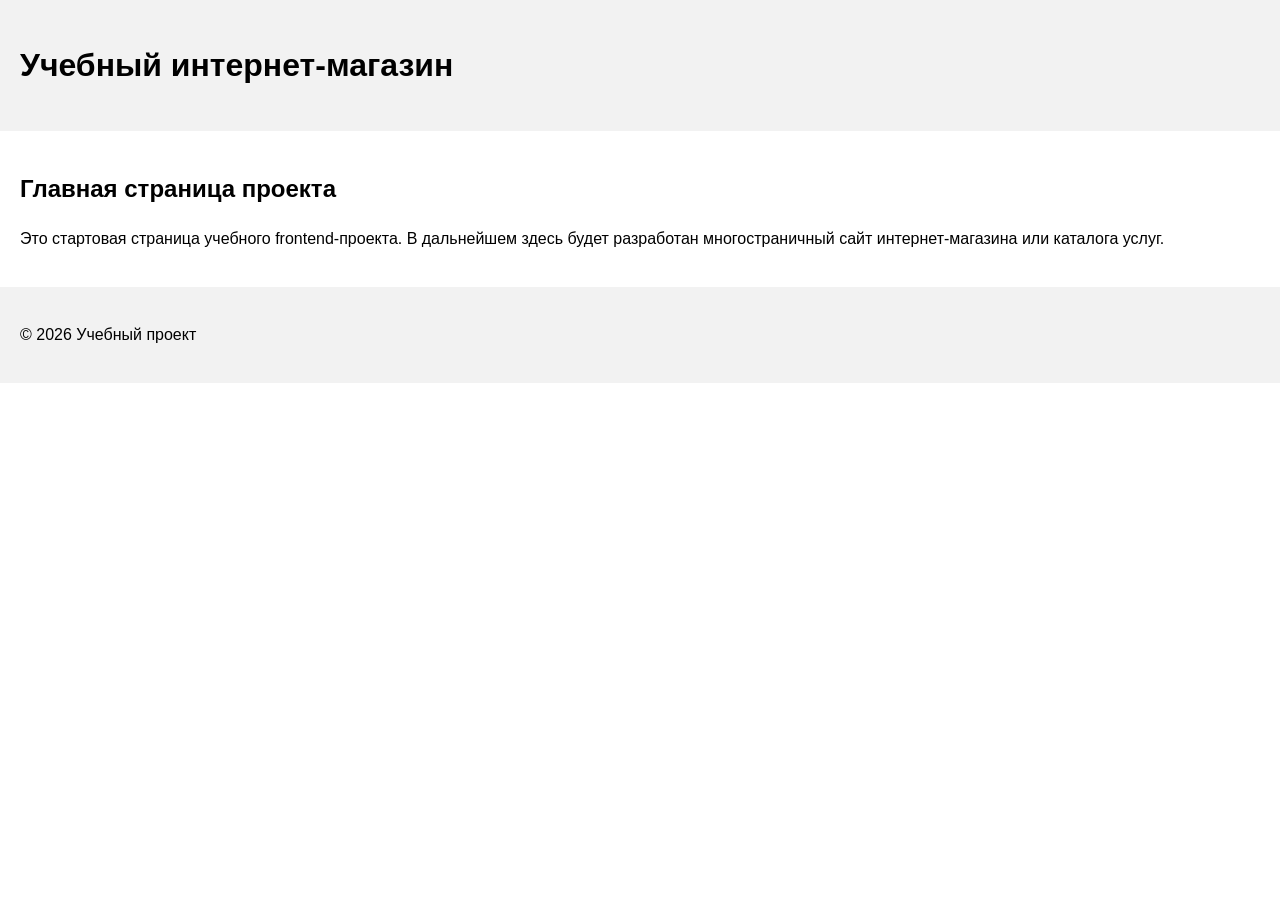
==== index.html @ 854fe441 "feat: initialize frontend project structure" ====
<!DOCTYPE html>
<html lang="ru">
<head>
  <meta charset="UTF-8">
  <meta name="viewport" content="width=device-width, initial-scale=1.0">
  <title>Каталог товаров</title>
  <link rel="stylesheet" href="css/style.css">
</head>
<body>
  <header>
    <h1>Учебный интернет-магазин</h1>
  </header>

  <main>
    <section>
      <h2>Главная страница проекта</h2>
      <p>
        Это стартовая страница учебного frontend-проекта.
        В дальнейшем здесь будет разработан многостраничный сайт
        интернет-магазина или каталога услуг.
      </p>
    </section>
  </main>

  <footer>
    <p>&copy; 2026 Учебный проект</p>
  </footer>
</body>
</html>
---- css/style.css ----
body {
  margin: 0;
  font-family: Arial, sans-serif;
  line-height: 1.5;
}

header,
main,
footer {
  padding: 20px;
}

header {
  background-color: #f2f2f2;
}

footer {
  background-color: #f2f2f2;
}
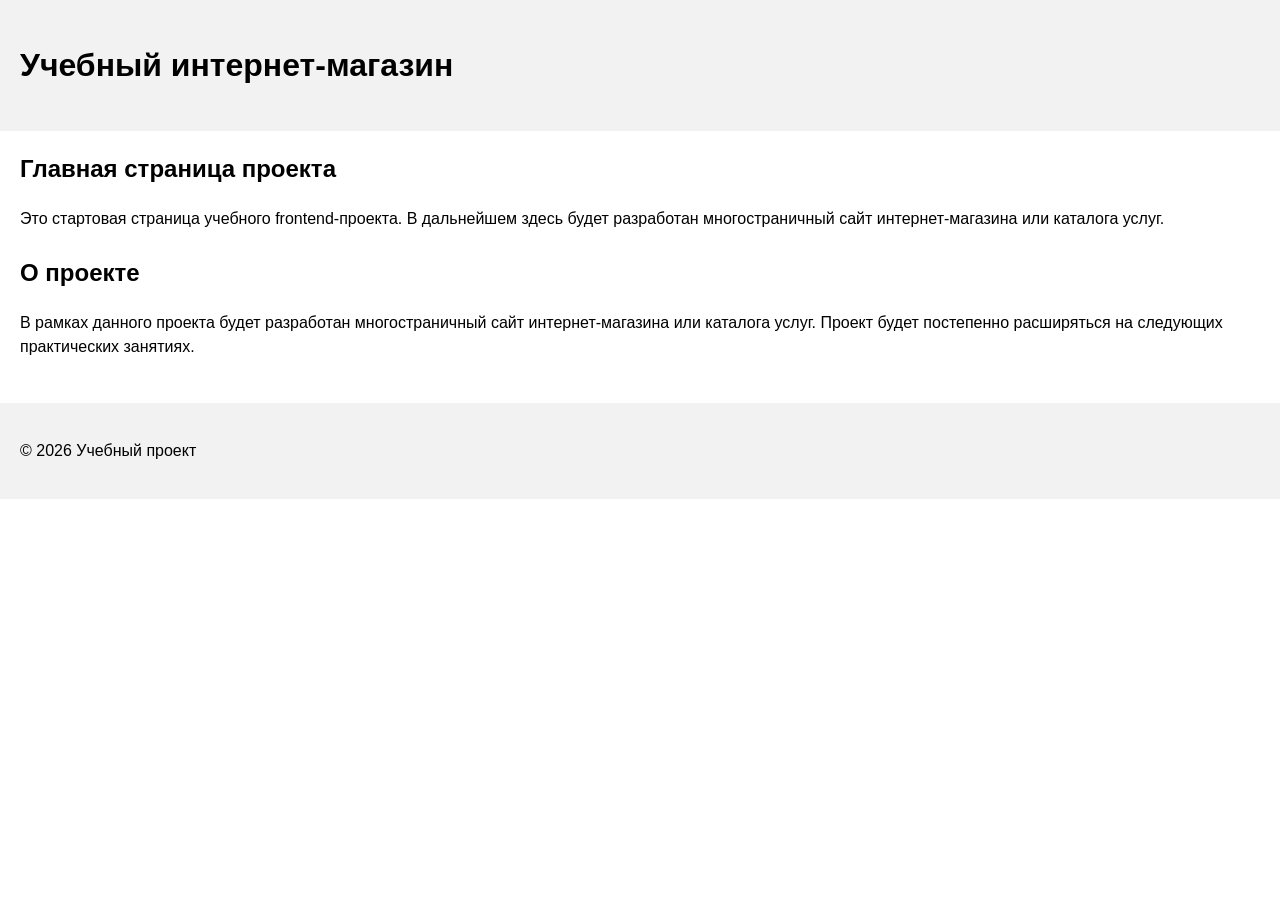
==== commit d82a6a96: "feat: add project description section" ====
--- a/index.html
+++ b/index.html
@@ -20,6 +20,14 @@
         интернет-магазина или каталога услуг.
       </p>
     </section>
+    <section>
+      <h2>О проекте</h2>
+      <p>
+        В рамках данного проекта будет разработан многостраничный сайт
+        интернет-магазина или каталога услуг. Проект будет постепенно
+        расширяться на следующих практических занятиях.
+      </p>
+    </section>
   </main>
 
   <footer>
--- a/css/style.css
+++ b/css/style.css
@@ -17,3 +17,11 @@
 footer {
   background-color: #f2f2f2;
 }
+
+section {
+  margin-bottom: 24px;
+}
+
+section h2 {
+  margin-top: 0;
+}
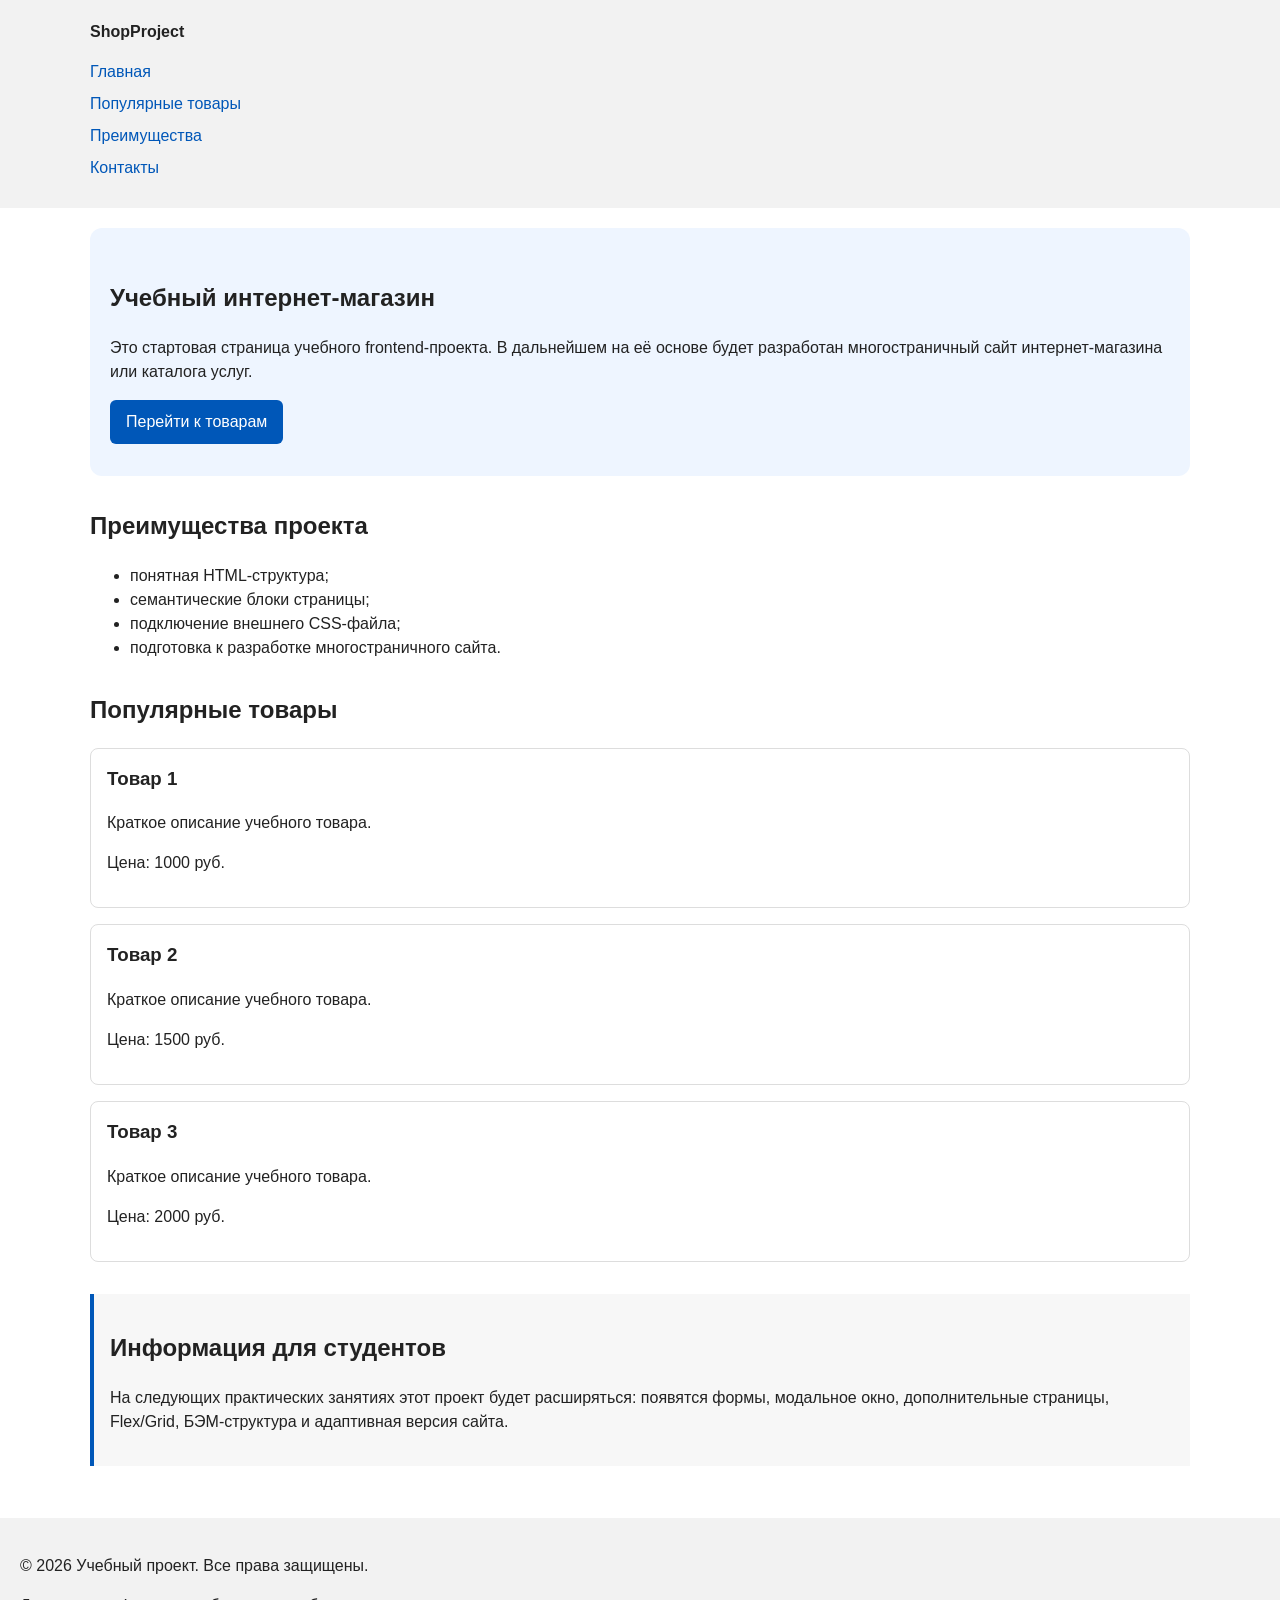
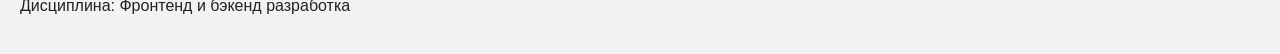
==== commit 7eefa9fc: "feat: add semantic HTML structure and base CSS styles" ====
--- a/index.html
+++ b/index.html
@@ -3,35 +3,82 @@
 <head>
   <meta charset="UTF-8">
   <meta name="viewport" content="width=device-width, initial-scale=1.0">
-  <title>Каталог товаров</title>
+  <title>Учебный интернет-магазин</title>
   <link rel="stylesheet" href="css/style.css">
 </head>
 <body>
   <header>
-    <h1>Учебный интернет-магазин</h1>
+    <div class="site-header">
+      <a class="site-logo" href="index.html">ShopProject</a>
+
+      <nav class="site-nav" aria-label="Основная навигация">
+        <ul class="site-nav__list">
+          <li><a href="index.html">Главная</a></li>
+          <li><a href="#popular">Популярные товары</a></li>
+          <li><a href="#advantages">Преимущества</a></li>
+          <li><a href="#contacts">Контакты</a></li>
+        </ul>
+      </nav>
+    </div>
   </header>
 
   <main>
-    <section>
-      <h2>Главная страница проекта</h2>
+    <section class="hero">
+      <h1>Учебный интернет-магазин</h1>
       <p>
         Это стартовая страница учебного frontend-проекта.
-        В дальнейшем здесь будет разработан многостраничный сайт
+        В дальнейшем на её основе будет разработан многостраничный сайт
         интернет-магазина или каталога услуг.
       </p>
+      <a class="button" href="#popular">Перейти к товарам</a>
     </section>
-    <section>
-      <h2>О проекте</h2>
+
+    <section class="section" id="advantages">
+      <h2>Преимущества проекта</h2>
+
+      <ul class="advantages-list">
+        <li>понятная HTML-структура;</li>
+        <li>семантические блоки страницы;</li>
+        <li>подключение внешнего CSS-файла;</li>
+        <li>подготовка к разработке многостраничного сайта.</li>
+      </ul>
+    </section>
+
+    <section class="section" id="popular">
+      <h2>Популярные товары</h2>
+
+      <article class="product-card">
+        <h3>Товар 1</h3>
+        <p>Краткое описание учебного товара.</p>
+        <p>Цена: 1000 руб.</p>
+      </article>
+
+      <article class="product-card">
+        <h3>Товар 2</h3>
+        <p>Краткое описание учебного товара.</p>
+        <p>Цена: 1500 руб.</p>
+      </article>
+
+      <article class="product-card">
+        <h3>Товар 3</h3>
+        <p>Краткое описание учебного товара.</p>
+        <p>Цена: 2000 руб.</p>
+      </article>
+    </section>
+
+    <aside class="aside-info">
+      <h2>Информация для студентов</h2>
       <p>
-        В рамках данного проекта будет разработан многостраничный сайт
-        интернет-магазина или каталога услуг. Проект будет постепенно
-        расширяться на следующих практических занятиях.
+        На следующих практических занятиях этот проект будет расширяться:
+        появятся формы, модальное окно, дополнительные страницы, Flex/Grid,
+        БЭМ-структура и адаптивная версия сайта.
       </p>
-    </section>
+    </aside>
   </main>
 
-  <footer>
-    <p>&copy; 2026 Учебный проект</p>
+  <footer id="contacts">
+    <p>&copy; 2026 Учебный проект. Все права защищены.</p>
+    <p>Дисциплина: Фронтенд и бэкенд разработка</p>
   </footer>
 </body>
 </html>
--- a/css/style.css
+++ b/css/style.css
@@ -1,27 +1,172 @@
+/*
+Универсальное правило для всех элементов.
+border-box делает расчёт размеров более понятным:
+width включает content, padding и border.
+*/
+* {
+  box-sizing: border-box;
+}
+
+/*
+Убираем стандартный внешний отступ браузера у body.
+Без этого вокруг страницы может появиться белая рамка.
+*/
 body {
   margin: 0;
   font-family: Arial, sans-serif;
   line-height: 1.5;
+  color: #222222;
+  background-color: #ffffff;
 }
 
+/*
+Задаём внутренние отступы для основных областей страницы.
+Это делает содержимое визуально отделённым от краёв окна браузера.
+*/
 header,
 main,
 footer {
   padding: 20px;
 }
 
+/*
+Оформляем шапку страницы.
+Пока используется простой светло-серый фон.
+*/
 header {
   background-color: #f2f2f2;
 }
 
+/*
+Оформляем подвал страницы тем же фоном,
+чтобы визуально отделить его от основного содержимого.
+*/
 footer {
   background-color: #f2f2f2;
 }
 
-section {
-  margin-bottom: 24px;
+/*
+Ограничиваем ширину содержимого шапки,
+чтобы оно не растягивалось слишком сильно на широких экранах.
+*/
+.site-header {
+  max-width: 1100px;
+  margin: 0 auto;
 }
 
-section h2 {
+/*
+Оформляем текстовый логотип.
+*/
+.site-logo {
+  font-weight: bold;
+  text-decoration: none;
+  color: #222222;
+}
+
+/*
+Убираем стандартные отступы и маркеры списка навигации.
+*/
+.site-nav__list {
+  padding: 0;
+  margin: 16px 0 0;
+  list-style: none;
+}
+
+/*
+Добавляем расстояние между пунктами меню.
+*/
+.site-nav__list li {
+  margin-bottom: 8px;
+}
+
+/*
+Оформляем ссылки меню.
+*/
+.site-nav__list a {
+  color: #0057b8;
+  text-decoration: none;
+}
+
+/*
+При наведении мыши подчёркиваем ссылку.
+Подробно состояния интерфейса будут рассмотрены в практической работе 1.7.
+*/
+.site-nav__list a:hover {
+  text-decoration: underline;
+}
+
+/*
+Hero-блок — первый крупный блок страницы.
+Он визуально отделяется от остальных разделов фоном и отступами.
+*/
+.hero {
+  max-width: 1100px;
+  margin: 0 auto 32px;
+  padding: 32px 20px;
+  background-color: #eef5ff;
+  border-radius: 12px;
+}
+
+/*
+Общий класс для разделов страницы.
+*/
+.section {
+  max-width: 1100px;
+  margin: 0 auto 32px;
+}
+
+/*
+Убираем лишний верхний отступ у заголовков разделов.
+*/
+.section h2 {
   margin-top: 0;
 }
+
+/*
+Карточка товара — самостоятельный блок.
+На следующих занятиях карточки будут доработаны и выстроены в сетку.
+*/
+.product-card {
+  margin-bottom: 16px;
+  padding: 16px;
+  border: 1px solid #dddddd;
+  border-radius: 8px;
+  background-color: #ffffff;
+}
+
+/*
+Убираем лишний верхний отступ у заголовка карточки.
+*/
+.product-card h3 {
+  margin-top: 0;
+}
+
+/*
+Пока это обычная ссылка, но визуально она оформляется как кнопка.
+*/
+.button {
+  display: inline-block;
+  padding: 10px 16px;
+  color: #ffffff;
+  background-color: #0057b8;
+  text-decoration: none;
+  border-radius: 6px;
+}
+
+/*
+Простое состояние наведения для кнопки.
+*/
+.button:hover {
+  background-color: #003f86;
+}
+
+/*
+Дополнительный информационный блок.
+*/
+.aside-info {
+  max-width: 1100px;
+  margin: 0 auto 32px;
+  padding: 16px;
+  border-left: 4px solid #0057b8;
+  background-color: #f7f7f7;
+}
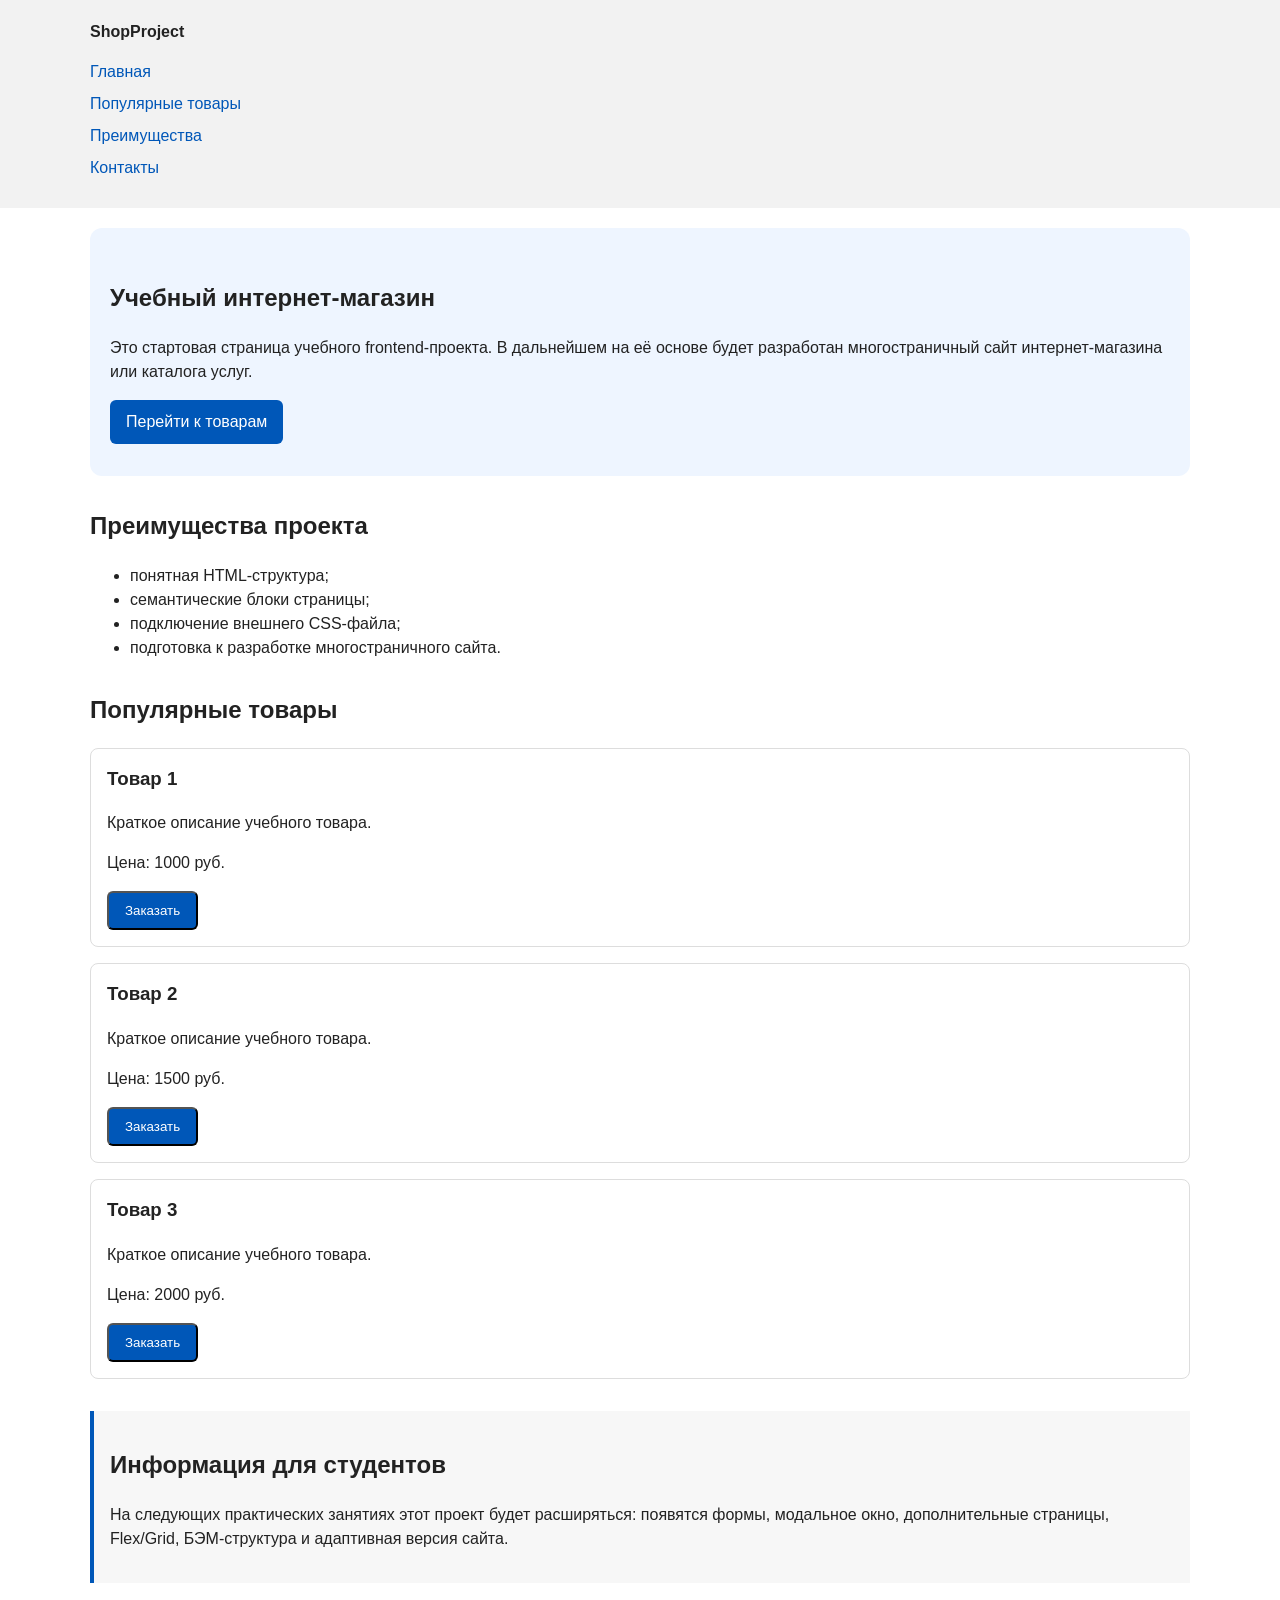
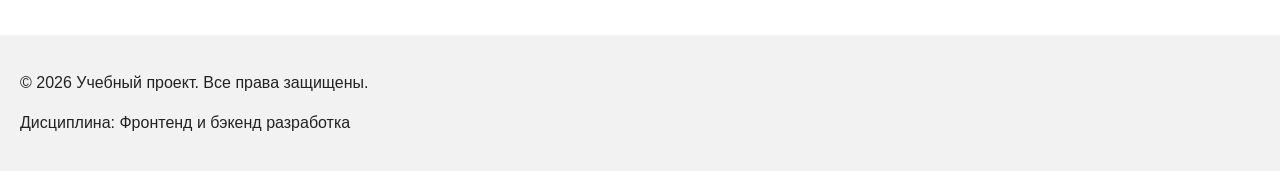
==== commit 8dd45e73: "feat: add order form modal and validation" ====
--- a/index.html
+++ b/index.html
@@ -1,84 +1,208 @@
-<!DOCTYPE html>
+<!doctype html>
 <html lang="ru">
-<head>
-  <meta charset="UTF-8">
-  <meta name="viewport" content="width=device-width, initial-scale=1.0">
-  <title>Учебный интернет-магазин</title>
-  <link rel="stylesheet" href="css/style.css">
-</head>
-<body>
-  <header>
-    <div class="site-header">
-      <a class="site-logo" href="index.html">ShopProject</a>
-
-      <nav class="site-nav" aria-label="Основная навигация">
-        <ul class="site-nav__list">
-          <li><a href="index.html">Главная</a></li>
-          <li><a href="#popular">Популярные товары</a></li>
-          <li><a href="#advantages">Преимущества</a></li>
-          <li><a href="#contacts">Контакты</a></li>
+  <head>
+    <meta charset="UTF-8" />
+    <meta name="viewport" content="width=device-width, initial-scale=1.0" />
+    <title>Учебный интернет-магазин</title>
+    <link rel="stylesheet" href="css/style.css" />
+    <script src="js/main.js" defer></script>
+  </head>
+  <body>
+    <header>
+      <div class="site-header">
+        <a class="site-logo" href="index.html">ShopProject</a>
+
+        <nav class="site-nav" aria-label="Основная навигация">
+          <ul class="site-nav__list">
+            <li><a href="index.html">Главная</a></li>
+            <li><a href="#popular">Популярные товары</a></li>
+            <li><a href="#advantages">Преимущества</a></li>
+            <li><a href="#contacts">Контакты</a></li>
+          </ul>
+        </nav>
+      </div>
+    </header>
+
+    <main>
+      <section class="hero">
+        <h1>Учебный интернет-магазин</h1>
+        <p>
+          Это стартовая страница учебного frontend-проекта. В дальнейшем на её
+          основе будет разработан многостраничный сайт интернет-магазина или
+          каталога услуг.
+        </p>
+        <a class="button" href="#popular">Перейти к товарам</a>
+      </section>
+
+      <section class="section" id="advantages">
+        <h2>Преимущества проекта</h2>
+
+        <ul class="advantages-list">
+          <li>понятная HTML-структура;</li>
+          <li>семантические блоки страницы;</li>
+          <li>подключение внешнего CSS-файла;</li>
+          <li>подготовка к разработке многостраничного сайта.</li>
         </ul>
-      </nav>
-    </div>
-  </header>
-
-  <main>
-    <section class="hero">
-      <h1>Учебный интернет-магазин</h1>
-      <p>
-        Это стартовая страница учебного frontend-проекта.
-        В дальнейшем на её основе будет разработан многостраничный сайт
-        интернет-магазина или каталога услуг.
-      </p>
-      <a class="button" href="#popular">Перейти к товарам</a>
-    </section>
-
-    <section class="section" id="advantages">
-      <h2>Преимущества проекта</h2>
-
-      <ul class="advantages-list">
-        <li>понятная HTML-структура;</li>
-        <li>семантические блоки страницы;</li>
-        <li>подключение внешнего CSS-файла;</li>
-        <li>подготовка к разработке многостраничного сайта.</li>
-      </ul>
-    </section>
-
-    <section class="section" id="popular">
-      <h2>Популярные товары</h2>
-
-      <article class="product-card">
-        <h3>Товар 1</h3>
-        <p>Краткое описание учебного товара.</p>
-        <p>Цена: 1000 руб.</p>
-      </article>
-
-      <article class="product-card">
-        <h3>Товар 2</h3>
-        <p>Краткое описание учебного товара.</p>
-        <p>Цена: 1500 руб.</p>
-      </article>
-
-      <article class="product-card">
-        <h3>Товар 3</h3>
-        <p>Краткое описание учебного товара.</p>
-        <p>Цена: 2000 руб.</p>
-      </article>
-    </section>
-
-    <aside class="aside-info">
-      <h2>Информация для студентов</h2>
-      <p>
-        На следующих практических занятиях этот проект будет расширяться:
-        появятся формы, модальное окно, дополнительные страницы, Flex/Grid,
-        БЭМ-структура и адаптивная версия сайта.
-      </p>
-    </aside>
-  </main>
-
-  <footer id="contacts">
-    <p>&copy; 2026 Учебный проект. Все права защищены.</p>
-    <p>Дисциплина: Фронтенд и бэкенд разработка</p>
-  </footer>
-</body>
+      </section>
+
+      <section class="section" id="popular">
+        <h2>Популярные товары</h2>
+
+        <article class="product-card">
+          <h3>Товар 1</h3>
+          <p>Краткое описание учебного товара.</p>
+          <p>Цена: 1000 руб.</p>
+          <button
+            class="button product-card__button"
+            type="button"
+            data-product="Товар 1"
+          >
+            Заказать
+          </button>
+        </article>
+
+        <article class="product-card">
+          <h3>Товар 2</h3>
+          <p>Краткое описание учебного товара.</p>
+          <p>Цена: 1500 руб.</p>
+          <button
+            class="button product-card__button"
+            type="button"
+            data-product="Товар 2"
+          >
+            Заказать
+          </button>
+        </article>
+
+        <article class="product-card">
+          <h3>Товар 3</h3>
+          <p>Краткое описание учебного товара.</p>
+          <p>Цена: 2000 руб.</p>
+          <button
+            class="button product-card__button"
+            type="button"
+            data-product="Товар 3"
+          >
+            Заказать
+          </button>
+        </article>
+      </section>
+
+      <aside class="aside-info">
+        <h2>Информация для студентов</h2>
+        <p>
+          На следующих практических занятиях этот проект будет расширяться:
+          появятся формы, модальное окно, дополнительные страницы, Flex/Grid,
+          БЭМ-структура и адаптивная версия сайта.
+        </p>
+      </aside>
+    </main>
+
+    <footer id="contacts">
+      <p>&copy; 2026 Учебный проект. Все права защищены.</p>
+      <p>Дисциплина: Фронтенд и бэкенд разработка</p>
+    </footer>
+    <dialog
+      class="order-dialog"
+      id="order-dialog"
+      aria-labelledby="order-dialog-title"
+    >
+      <h2 id="order-dialog-title">Оформление заявки</h2>
+
+      <form
+        class="order-form"
+        id="order-form"
+        action="#"
+        method="post"
+        novalidate
+      >
+        <input id="selected-product" name="selected-product" type="hidden" />
+
+        <div class="form-field">
+          <label for="order-name">Имя</label>
+          <input
+            id="order-name"
+            name="name"
+            type="text"
+            placeholder="Введите ваше имя"
+            minlength="2"
+            autocomplete="given-name"
+            required
+          />
+        </div>
+
+        <div class="form-field">
+          <label for="order-email">E-mail</label>
+          <input
+            id="order-email"
+            name="email"
+            type="email"
+            placeholder="example@mail.ru"
+            autocomplete="email"
+            required
+          />
+        </div>
+
+        <div class="form-field">
+          <label for="order-phone">Телефон</label>
+          <input
+            id="order-phone"
+            name="phone"
+            type="tel"
+            inputmode="tel"
+            placeholder="+7 (900) 000-00-00"
+            pattern="^\+7 \(\d{3}\) \d{3}-\d{2}-\d{2}$"
+            required
+          />
+          <small>Формат: +7 (900) 000-00-00</small>
+        </div>
+
+        <div class="form-field">
+          <label for="order-date">Дата связи</label>
+          <input id="order-date" name="date" type="date" />
+        </div>
+
+        <div class="form-field">
+          <label for="order-topic">Тема заявки</label>
+          <select id="order-topic" name="topic" required>
+            <option value="">Выберите тему</option>
+            <option value="product">Заказ товара</option>
+            <option value="consultation">Консультация</option>
+            <option value="delivery">Доставка</option>
+          </select>
+        </div>
+
+        <div class="form-field">
+          <label for="order-comment">Комментарий</label>
+          <textarea
+            id="order-comment"
+            name="comment"
+            rows="4"
+            placeholder="Укажите дополнительную информацию"
+          ></textarea>
+        </div>
+
+        <div class="form-field form-field--checkbox">
+          <label>
+            <input
+              id="order-agreement"
+              name="agreement"
+              type="checkbox"
+              required
+            />
+            Я согласен на обработку данных
+          </label>
+        </div>
+
+        <div class="form-actions">
+          <button type="button" id="close-order-dialog">Закрыть</button>
+          <button type="submit">Отправить заявку</button>
+        </div>
+      </form>
+    </dialog>
+
+    <p class="success-message" id="success-message" hidden>
+      Форма успешно отправлена!
+    </p>
+  </body>
 </html>
--- a/css/style.css
+++ b/css/style.css
@@ -170,3 +170,105 @@
   border-left: 4px solid #0057b8;
   background-color: #f7f7f7;
 }
+
+/*
+  Модальное окно.
+  Элемент dialog сам умеет открываться поверх страницы.
+*/
+.order-dialog {
+  width: min(100% - 32px, 560px);
+  padding: 24px;
+  border: none;
+  border-radius: 12px;
+}
+
+/*
+  Затемнение фона за модальным окном.
+*/
+.order-dialog::backdrop {
+  background-color: rgba(0, 0, 0, 0.5);
+}
+
+/*
+  Поле формы.
+  Каждый блок получает нижний отступ.
+*/
+.form-field {
+  margin-bottom: 16px;
+}
+
+/*
+  Подпись поля.
+*/
+.form-field label {
+  display: block;
+  margin-bottom: 6px;
+}
+
+/*
+  Основные поля формы.
+*/
+.form-field input,
+.form-field select,
+.form-field textarea {
+  width: 100%;
+  padding: 10px 12px;
+  border: 1px solid #cccccc;
+  border-radius: 6px;
+  font: inherit;
+}
+
+/*
+  Checkbox не должен занимать всю ширину.
+*/
+.form-field input[type="checkbox"] {
+  width: auto;
+}
+
+/*
+  Подсказка под полем телефона.
+*/
+.form-field small {
+  display: block;
+  margin-top: 4px;
+  color: #666666;
+}
+
+/*
+  Видимый фокус для клавиатурной навигации.
+*/
+.form-field input:focus-visible,
+.form-field select:focus-visible,
+.form-field textarea:focus-visible,
+.form-actions button:focus-visible {
+  outline: 2px solid #0057b8;
+  outline-offset: 2px;
+}
+
+/*
+  Подсветка ошибочных полей.
+  Атрибут aria-invalid будет добавляться через JavaScript.
+*/
+[aria-invalid="true"] {
+  border-color: #b00020;
+}
+
+/*
+  Кнопки формы.
+*/
+.form-actions {
+  display: flex;
+  gap: 12px;
+  margin-top: 20px;
+}
+
+/*
+  Сообщение об успешной отправке.
+*/
+.success-message {
+  max-width: 1100px;
+  margin: 24px auto;
+  padding: 16px;
+  border-left: 4px solid #168a2f;
+  background-color: #eefaf0;
+}
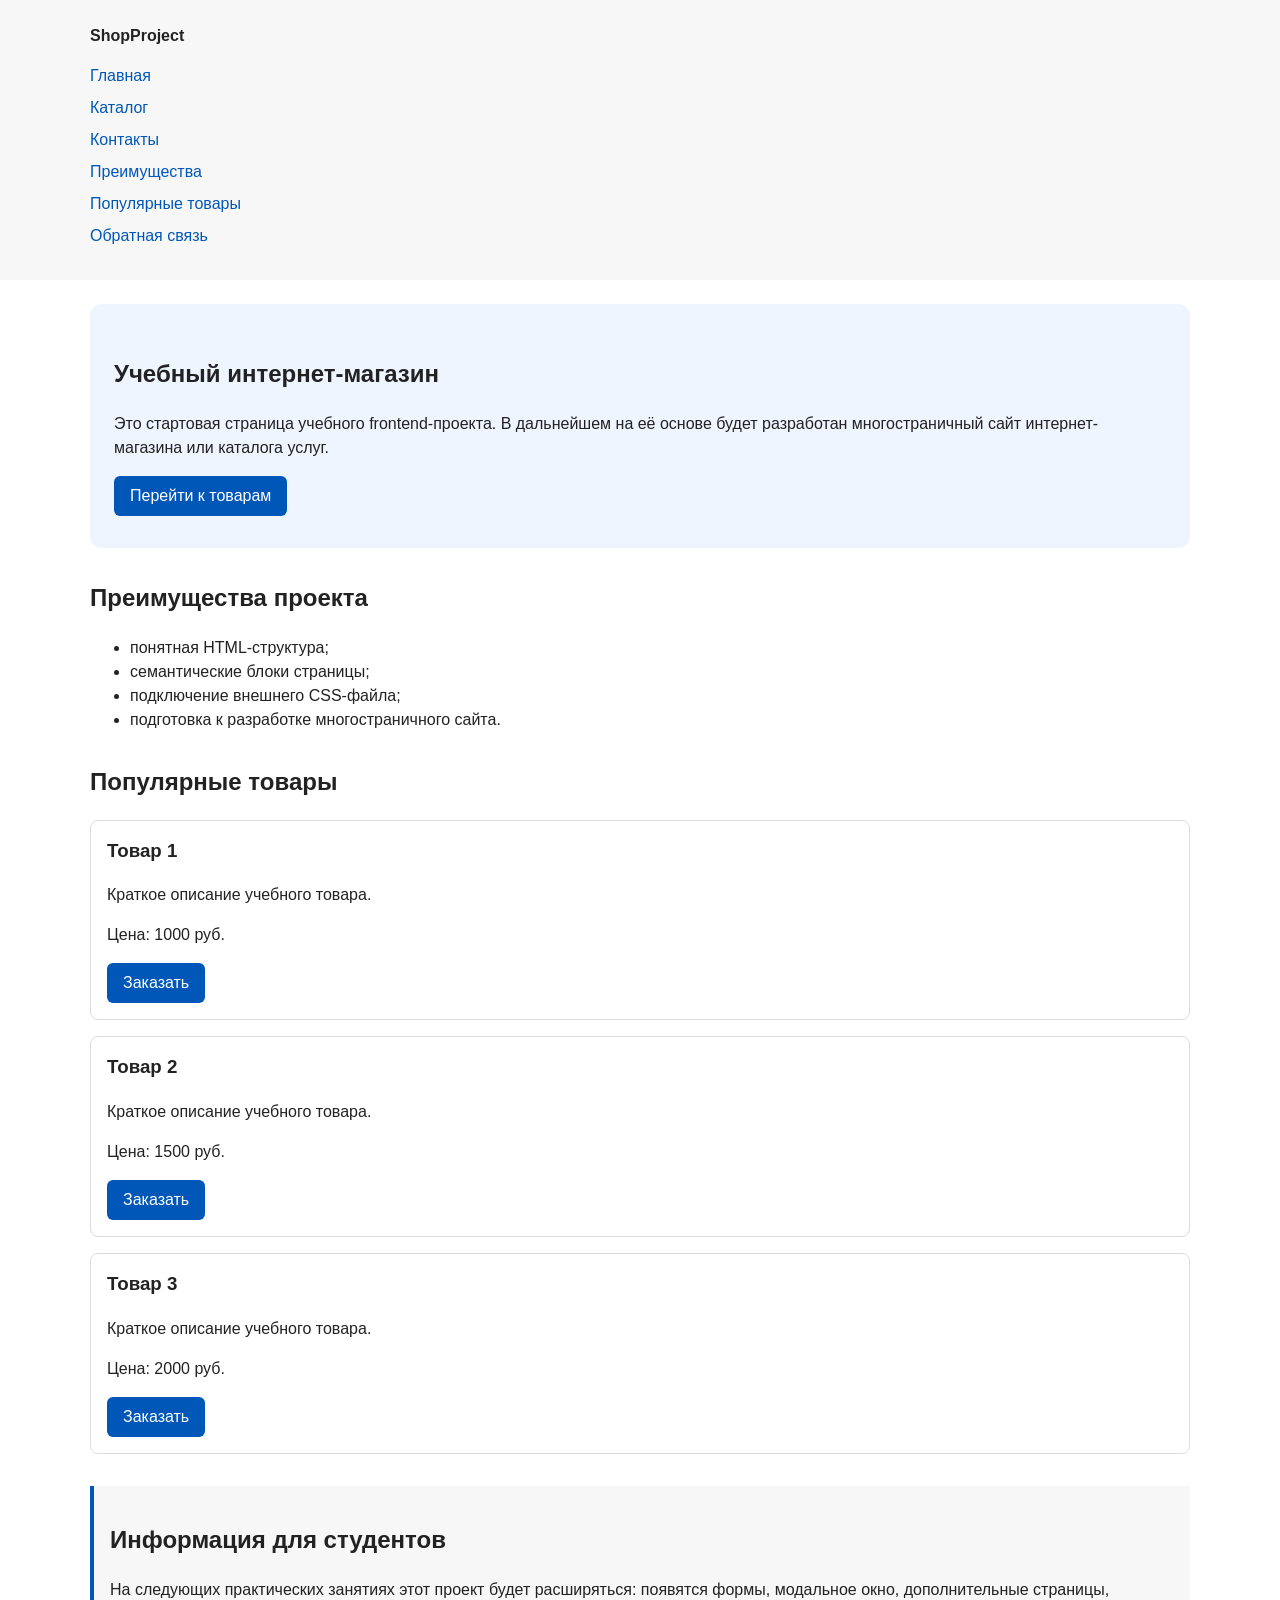
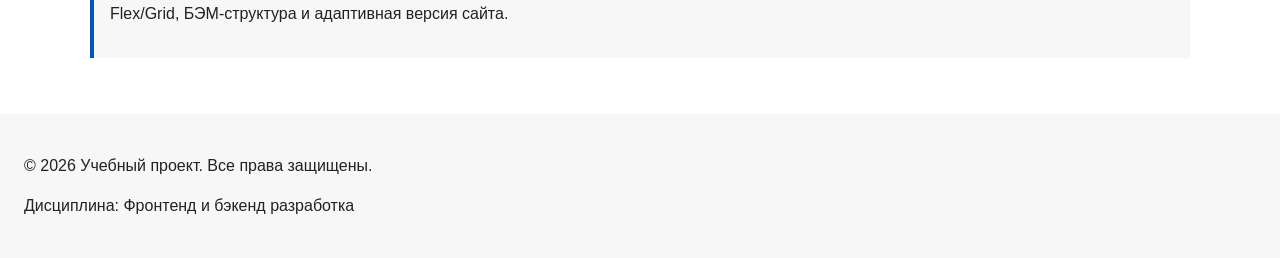
==== commit 70f4452c: "feat: add multi-page structure navigation and anchors" ====
--- a/index.html
+++ b/index.html
@@ -4,6 +4,16 @@
     <meta charset="UTF-8" />
     <meta name="viewport" content="width=device-width, initial-scale=1.0" />
     <title>Учебный интернет-магазин</title>
+    <meta property="og:type" content="website" />
+    <meta property="og:title" content="Учебный интернет-магазин" />
+    <meta
+      property="og:description"
+      content="Учебный frontend-проект интернет-магазина."
+    />
+    <meta
+      property="og:image"
+      content="https://username.github.io/kr1-html-css-shop/images/preview.jpg"
+    />
     <link rel="stylesheet" href="css/style.css" />
     <script src="js/main.js" defer></script>
   </head>
@@ -15,9 +25,11 @@
         <nav class="site-nav" aria-label="Основная навигация">
           <ul class="site-nav__list">
             <li><a href="index.html">Главная</a></li>
-            <li><a href="#popular">Популярные товары</a></li>
-            <li><a href="#advantages">Преимущества</a></li>
-            <li><a href="#contacts">Контакты</a></li>
+            <li><a href="catalog.html">Каталог</a></li>
+            <li><a href="contacts.html">Контакты</a></li>
+            <li><a href="index.html#advantages">Преимущества</a></li>
+            <li><a href="index.html#popular">Популярные товары</a></li>
+            <li><a href="index.html#contacts">Обратная связь</a></li>
           </ul>
         </nav>
       </div>
--- a/css/style.css
+++ b/css/style.css
@@ -1,3 +1,41 @@
+/* ===============================
+   1. Переменные проекта
+   =============================== */
+:root {
+  /* Основные цвета проекта */
+  --color-bg: #ffffff;
+  --color-text: #222222;
+  --color-muted: #666666;
+  --color-primary: #0057b8;
+  --color-primary-dark: #003f86;
+  --color-border: #dddddd;
+  --color-surface: #f7f7f7;
+  --color-surface-accent: #eef5ff;
+  --color-danger: #b00020;
+  --color-success: #168a2f;
+  --color-success-bg: #eefaf0;
+  --color-white: #ffffff;
+
+  /* Отступы */
+  --space-xs: 4px;
+  --space-sm: 8px;
+  --space-md: 16px;
+  --space-lg: 24px;
+  --space-xl: 32px;
+
+  /* Скругления */
+  --radius-sm: 6px;
+  --radius-md: 8px;
+  --radius-lg: 12px;
+
+  /* Размеры */
+  --container-width: 1100px;
+}
+
+/* ===============================
+   2. Базовые стили
+   =============================== */
+
 /*
 Универсальное правило для всех элементов.
 border-box делает расчёт размеров более понятным:
@@ -15,8 +53,8 @@
   margin: 0;
   font-family: Arial, sans-serif;
   line-height: 1.5;
-  color: #222222;
-  background-color: #ffffff;
+  color: var(--color-text);
+  background-color: var(--color-bg);
 }
 
 /*
@@ -26,15 +64,14 @@
 header,
 main,
 footer {
-  padding: 20px;
+  padding: var(--space-lg);
 }
 
 /*
 Оформляем шапку страницы.
-Пока используется простой светло-серый фон.
 */
 header {
-  background-color: #f2f2f2;
+  background-color: var(--color-surface);
 }
 
 /*
@@ -42,7 +79,30 @@
 чтобы визуально отделить его от основного содержимого.
 */
 footer {
-  background-color: #f2f2f2;
+  background-color: var(--color-surface);
+}
+
+html {
+  scroll-behavior: smooth;
+}
+/* ===============================
+   3. Общие элементы интерфейса
+   =============================== */
+
+/*
+Базовый цвет ссылок и их состояния.
+*/
+a {
+  color: var(--color-primary);
+}
+
+a:hover {
+  color: var(--color-primary-dark);
+}
+
+a:focus-visible {
+  outline: 2px solid var(--color-primary);
+  outline-offset: 3px;
 }
 
 /*
@@ -50,7 +110,7 @@
 чтобы оно не растягивалось слишком сильно на широких экранах.
 */
 .site-header {
-  max-width: 1100px;
+  max-width: var(--container-width);
   margin: 0 auto;
 }
 
@@ -60,7 +120,7 @@
 .site-logo {
   font-weight: bold;
   text-decoration: none;
-  color: #222222;
+  color: var(--color-text);
 }
 
 /*
@@ -68,7 +128,7 @@
 */
 .site-nav__list {
   padding: 0;
-  margin: 16px 0 0;
+  margin: var(--space-md) 0 0;
   list-style: none;
 }
 
@@ -76,43 +136,96 @@
 Добавляем расстояние между пунктами меню.
 */
 .site-nav__list li {
-  margin-bottom: 8px;
+  margin-bottom: var(--space-sm);
 }
 
 /*
 Оформляем ссылки меню.
 */
 .site-nav__list a {
-  color: #0057b8;
+  color: var(--color-primary);
   text-decoration: none;
 }
 
 /*
 При наведении мыши подчёркиваем ссылку.
-Подробно состояния интерфейса будут рассмотрены в практической работе 1.7.
 */
 .site-nav__list a:hover {
   text-decoration: underline;
 }
 
 /*
+Кнопка, оформленная как ссылка или как <button>.
+*/
+.button {
+  display: inline-block;
+  padding: var(--space-sm) var(--space-md);
+  color: var(--color-white);
+  background-color: var(--color-primary);
+  text-decoration: none;
+  border: none;
+  border-radius: var(--radius-sm);
+  cursor: pointer;
+}
+
+.button:hover {
+  background-color: var(--color-primary-dark);
+}
+
+.button:focus-visible {
+  outline: 2px solid var(--color-primary);
+  outline-offset: 3px;
+}
+
+.button:disabled {
+  opacity: 0.6;
+  cursor: not-allowed;
+}
+
+/*
+Кнопки без класса .button (например, кнопки модального окна).
+*/
+button {
+  font: inherit;
+  cursor: pointer;
+}
+
+button:focus-visible {
+  outline: 2px solid var(--color-primary);
+  outline-offset: 3px;
+}
+
+button:disabled {
+  opacity: 0.6;
+  cursor: not-allowed;
+}
+
+:target {
+  outline: 2px dashed var(--color-primary);
+  outline-offset: 4px;
+}
+/* ===============================
+   4. Компоненты страницы
+   =============================== */
+
+/*
 Hero-блок — первый крупный блок страницы.
 Он визуально отделяется от остальных разделов фоном и отступами.
 */
 .hero {
-  max-width: 1100px;
-  margin: 0 auto 32px;
-  padding: 32px 20px;
-  background-color: #eef5ff;
-  border-radius: 12px;
+  max-width: var(--container-width);
+  margin: 0 auto var(--space-xl);
+  padding: var(--space-xl) var(--space-lg);
+  background-color: var(--color-surface-accent);
+  border-radius: var(--radius-lg);
 }
 
 /*
 Общий класс для разделов страницы.
 */
 .section {
-  max-width: 1100px;
-  margin: 0 auto 32px;
+  max-width: var(--container-width);
+  margin: 0 auto var(--space-xl);
 }
 
 /*
@@ -127,11 +240,18 @@
 На следующих занятиях карточки будут доработаны и выстроены в сетку.
 */
 .product-card {
-  margin-bottom: 16px;
-  padding: 16px;
-  border: 1px solid #dddddd;
-  border-radius: 8px;
-  background-color: #ffffff;
+  margin-bottom: var(--space-md);
+  padding: var(--space-md);
+  border: 1px solid var(--color-border);
+  border-radius: var(--radius-md);
+  background-color: var(--color-bg);
+}
+
+/*
+:hover визуально показывает, что карточка является интерактивным блоком.
+*/
+.product-card:hover {
+  border-color: var(--color-primary);
 }
 
 /*
@@ -142,34 +262,46 @@
 }
 
 /*
-Пока это обычная ссылка, но визуально она оформляется как кнопка.
-*/
-.button {
-  display: inline-block;
-  padding: 10px 16px;
-  color: #ffffff;
-  background-color: #0057b8;
-  text-decoration: none;
-  border-radius: 6px;
-}
-
-/*
-Простое состояние наведения для кнопки.
-*/
-.button:hover {
-  background-color: #003f86;
-}
-
-/*
 Дополнительный информационный блок.
 */
 .aside-info {
-  max-width: 1100px;
-  margin: 0 auto 32px;
-  padding: 16px;
-  border-left: 4px solid #0057b8;
-  background-color: #f7f7f7;
-}
+  max-width: var(--container-width);
+  margin: 0 auto var(--space-xl);
+  padding: var(--space-md);
+  border-left: 4px solid var(--color-primary);
+  background-color: var(--color-surface);
+}
+
+/*
+Сообщение об успешной отправке.
+*/
+.success-message {
+  max-width: var(--container-width);
+  margin: var(--space-lg) auto;
+  padding: var(--space-md);
+  border-left: 4px solid var(--color-success);
+  background-color: var(--color-success-bg);
+}
+
+.breadcrumbs {
+  max-width: var(--container-width);
+  margin: 0 auto var(--space-md);
+  font-size: 14px;
+  color: var(--color-muted);
+}
+
+.breadcrumbs a {
+  color: var(--color-primary);
+}
+
+.breadcrumbs span::before {
+  content: " / ";
+  color: var(--color-muted);
+}
+
+/* ===============================
+   5. Форма и модальное окно
+   =============================== */
 
 /*
   Модальное окно.
@@ -177,9 +309,9 @@
 */
 .order-dialog {
   width: min(100% - 32px, 560px);
-  padding: 24px;
+  padding: var(--space-lg);
   border: none;
-  border-radius: 12px;
+  border-radius: var(--radius-lg);
 }
 
 /*
@@ -194,7 +326,7 @@
   Каждый блок получает нижний отступ.
 */
 .form-field {
-  margin-bottom: 16px;
+  margin-bottom: var(--space-md);
 }
 
 /*
@@ -202,7 +334,7 @@
 */
 .form-field label {
   display: block;
-  margin-bottom: 6px;
+  margin-bottom: var(--space-xs);
 }
 
 /*
@@ -213,9 +345,18 @@
 .form-field textarea {
   width: 100%;
   padding: 10px 12px;
-  border: 1px solid #cccccc;
-  border-radius: 6px;
+  border: 1px solid var(--color-border);
+  border-radius: var(--radius-sm);
   font: inherit;
+}
+
+/*
+  Реакция полей формы на наведение курсора.
+*/
+.form-field input:hover,
+.form-field select:hover,
+.form-field textarea:hover {
+  border-color: var(--color-primary);
 }
 
 /*
@@ -230,8 +371,8 @@
 */
 .form-field small {
   display: block;
-  margin-top: 4px;
-  color: #666666;
+  margin-top: var(--space-xs);
+  color: var(--color-muted);
 }
 
 /*
@@ -241,16 +382,16 @@
 .form-field select:focus-visible,
 .form-field textarea:focus-visible,
 .form-actions button:focus-visible {
-  outline: 2px solid #0057b8;
-  outline-offset: 2px;
+  outline: 2px solid var(--color-primary);
+  outline-offset: 3px;
 }
 
 /*
   Подсветка ошибочных полей.
-  Атрибут aria-invalid будет добавляться через JavaScript.
+  Атрибут aria-invalid добавляется JavaScript-кодом.
 */
 [aria-invalid="true"] {
-  border-color: #b00020;
+  border-color: var(--color-danger);
 }
 
 /*
@@ -258,17 +399,6 @@
 */
 .form-actions {
   display: flex;
-  gap: 12px;
-  margin-top: 20px;
-}
-
-/*
-  Сообщение об успешной отправке.
-*/
-.success-message {
-  max-width: 1100px;
-  margin: 24px auto;
-  padding: 16px;
-  border-left: 4px solid #168a2f;
-  background-color: #eefaf0;
-}
+  gap: var(--space-md);
+  margin-top: var(--space-lg);
+}
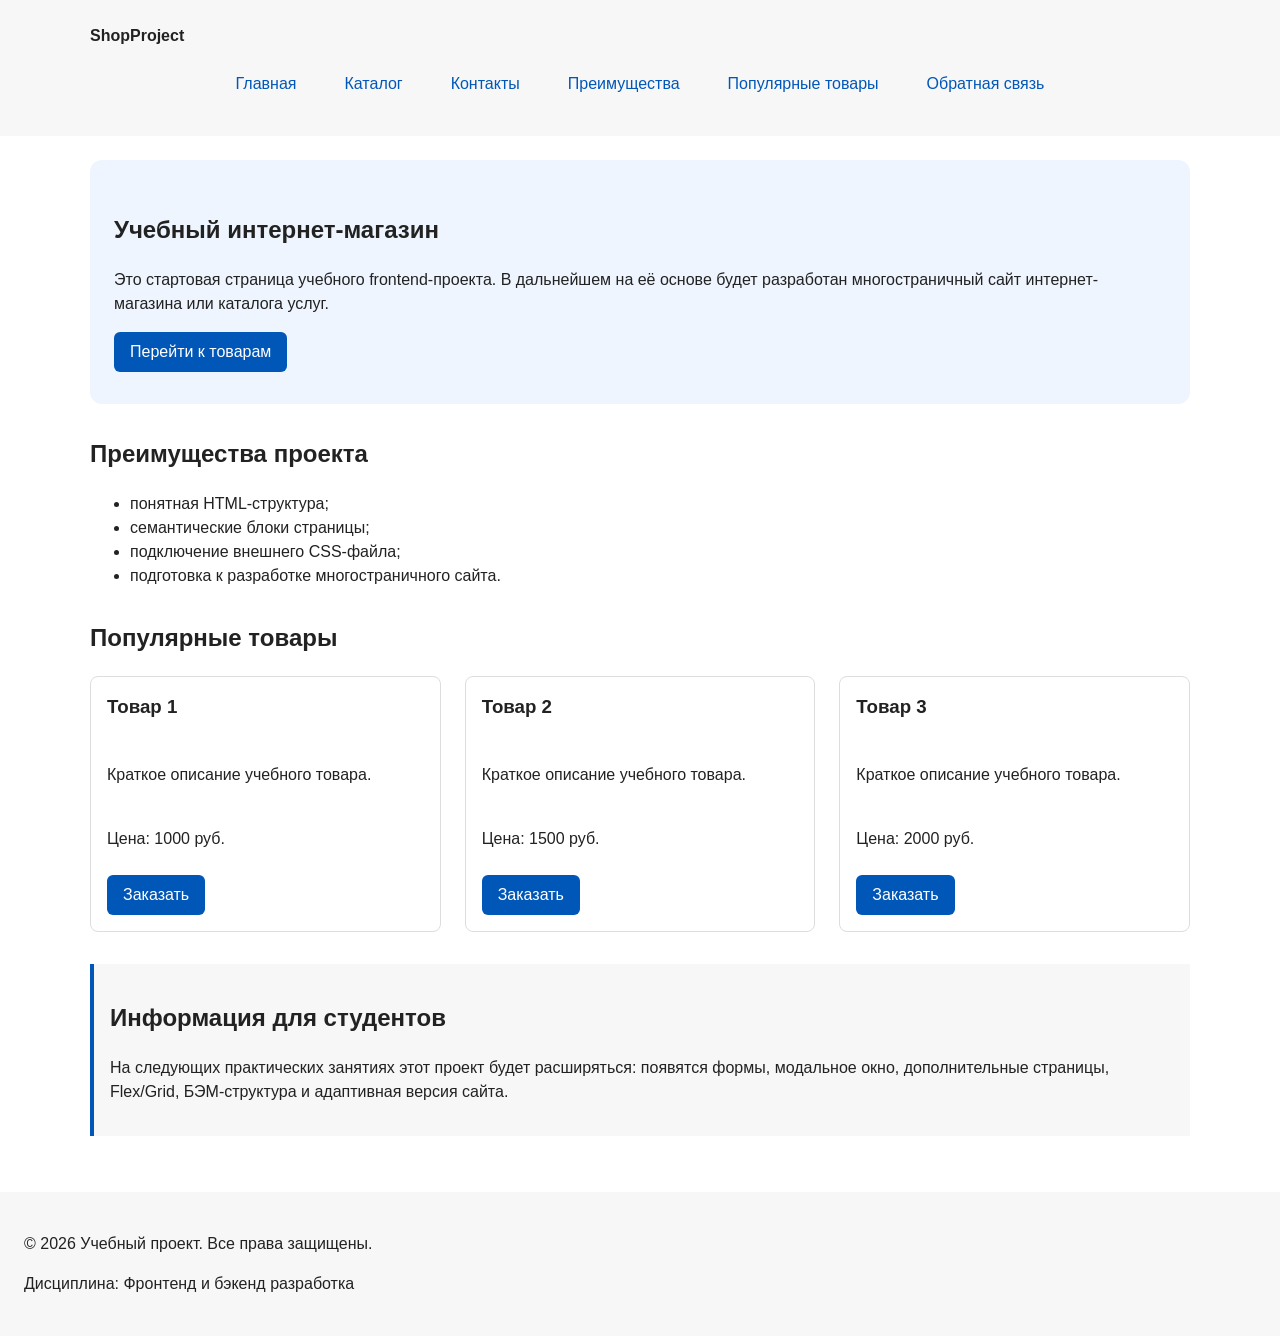
==== commit 7d7017e4: "feat: add flex navigation and grid catalog layout" ====
--- a/index.html
+++ b/index.html
@@ -60,46 +60,47 @@
       <section class="section" id="popular">
         <h2>Популярные товары</h2>
 
-        <article class="product-card">
-          <h3>Товар 1</h3>
-          <p>Краткое описание учебного товара.</p>
-          <p>Цена: 1000 руб.</p>
-          <button
-            class="button product-card__button"
-            type="button"
-            data-product="Товар 1"
-          >
-            Заказать
-          </button>
-        </article>
-
-        <article class="product-card">
-          <h3>Товар 2</h3>
-          <p>Краткое описание учебного товара.</p>
-          <p>Цена: 1500 руб.</p>
-          <button
-            class="button product-card__button"
-            type="button"
-            data-product="Товар 2"
-          >
-            Заказать
-          </button>
-        </article>
-
-        <article class="product-card">
-          <h3>Товар 3</h3>
-          <p>Краткое описание учебного товара.</p>
-          <p>Цена: 2000 руб.</p>
-          <button
-            class="button product-card__button"
-            type="button"
-            data-product="Товар 3"
-          >
-            Заказать
-          </button>
-        </article>
+        <div class="products-grid">
+          <article class="product-card">
+            <h3>Товар 1</h3>
+            <p>Краткое описание учебного товара.</p>
+            <p>Цена: 1000 руб.</p>
+            <button
+              class="button product-card__button"
+              type="button"
+              data-product="Товар 1"
+            >
+              Заказать
+            </button>
+          </article>
+
+          <article class="product-card">
+            <h3>Товар 2</h3>
+            <p>Краткое описание учебного товара.</p>
+            <p>Цена: 1500 руб.</p>
+            <button
+              class="button product-card__button"
+              type="button"
+              data-product="Товар 2"
+            >
+              Заказать
+            </button>
+          </article>
+
+          <article class="product-card">
+            <h3>Товар 3</h3>
+            <p>Краткое описание учебного товара.</p>
+            <p>Цена: 2000 руб.</p>
+            <button
+              class="button product-card__button"
+              type="button"
+              data-product="Товар 3"
+            >
+              Заказать
+            </button>
+          </article>
+        </div>
       </section>
-
       <aside class="aside-info">
         <h2>Информация для студентов</h2>
         <p>
--- a/css/style.css
+++ b/css/style.css
@@ -127,6 +127,11 @@
 Убираем стандартные отступы и маркеры списка навигации.
 */
 .site-nav__list {
+  display: flex;
+  flex-wrap: wrap;
+  justify-content: center;
+  align-items: center;
+  gap: var(--space-md);
   padding: 0;
   margin: var(--space-md) 0 0;
   list-style: none;
@@ -143,15 +148,19 @@
 Оформляем ссылки меню.
 */
 .site-nav__list a {
+  display: inline-block;
+  padding: var(--space-sm) var(--space-md);
   color: var(--color-primary);
   text-decoration: none;
+  border-radius: var(--radius-sm);
 }
 
 /*
 При наведении мыши подчёркиваем ссылку.
 */
 .site-nav__list a:hover {
-  text-decoration: underline;
+  color: var(--color-white);
+  background-color: var(--color-primary);
 }
 
 /*
@@ -240,13 +249,21 @@
 На следующих занятиях карточки будут доработаны и выстроены в сетку.
 */
 .product-card {
-  margin-bottom: var(--space-md);
+  display: flex;
+  flex-direction: column;
+  gap: var(--space-sm);
+  margin-bottom: 0;
   padding: var(--space-md);
   border: 1px solid var(--color-border);
   border-radius: var(--radius-md);
   background-color: var(--color-bg);
 }
 
+.product-card .button {
+  margin-top: auto;
+  align-self: flex-start;
+}
+
 /*
 :hover визуально показывает, что карточка является интерактивным блоком.
 */
@@ -297,6 +314,33 @@
 .breadcrumbs span::before {
   content: " / ";
   color: var(--color-muted);
+}
+
+.products-grid {
+  display: grid;
+  grid-template-columns: repeat(3, 1fr);
+  gap: var(--space-lg);
+}
+
+.catalog-layout {
+  max-width: var(--container-width);
+  margin: 0 auto var(--space-xl);
+  display: grid;
+  grid-template-columns: 260px 1fr;
+  grid-template-areas: "filters products";
+  gap: var(--space-lg);
+}
+
+.catalog-filters {
+  grid-area: filters;
+  padding: var(--space-md);
+  border: 1px solid var(--color-border);
+  border-radius: var(--radius-md);
+  background-color: var(--color-surface);
+}
+
+.catalog-products {
+  grid-area: products;
 }
 
 /* ===============================
@@ -402,3 +446,32 @@
   gap: var(--space-md);
   margin-top: var(--space-lg);
 }
+
+.filters-form {
+  display: grid;
+  gap: var(--space-md);
+}
+
+.filters-form fieldset {
+  margin: 0;
+  padding: var(--space-md);
+  border: 1px solid var(--color-border);
+  border-radius: var(--radius-sm);
+}
+
+.filters-form legend {
+  font-weight: 700;
+}
+
+.filters-form label {
+  display: block;
+  margin-bottom: var(--space-sm);
+}
+
+.filters-form input[type="number"] {
+  width: 100%;
+  padding: 8px 10px;
+  border: 1px solid var(--color-border);
+  border-radius: var(--radius-sm);
+  font: inherit;
+}
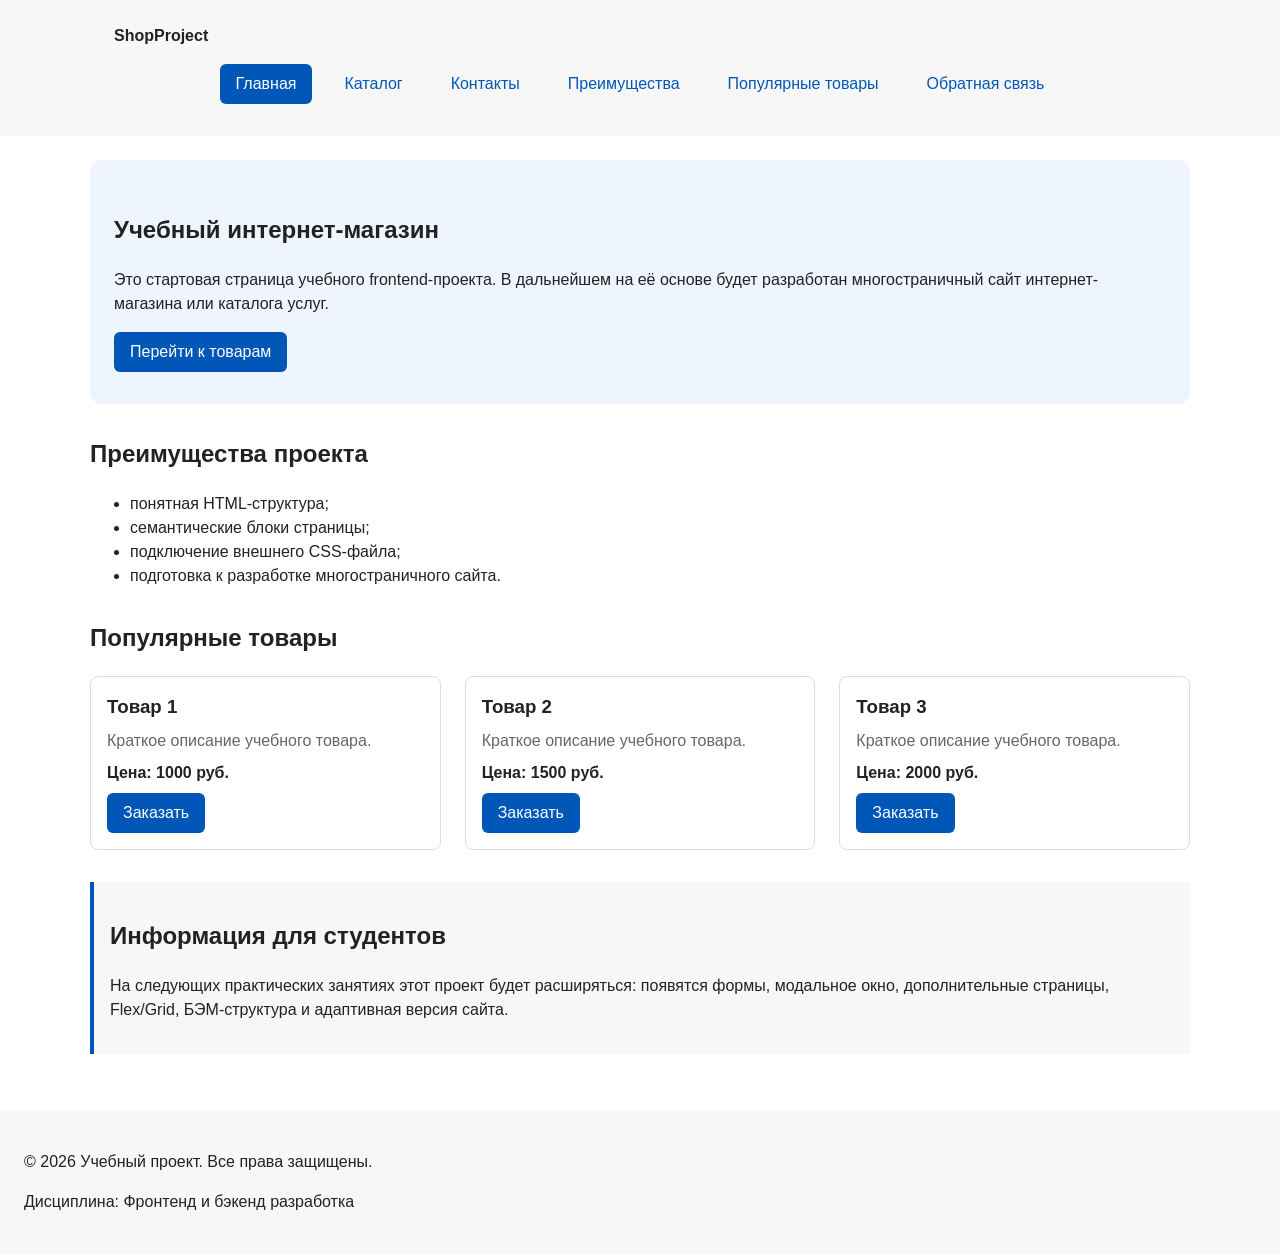
==== commit cd955d35: "refactor: apply BEM naming to CSS classes" ====
--- a/index.html
+++ b/index.html
@@ -18,18 +18,30 @@
     <script src="js/main.js" defer></script>
   </head>
   <body>
-    <header>
-      <div class="site-header">
-        <a class="site-logo" href="index.html">ShopProject</a>
+    <header class="site-header">
+      <div class="site-header__inner">
+        <a class="site-header__logo" href="index.html">ShopProject</a>
 
         <nav class="site-nav" aria-label="Основная навигация">
           <ul class="site-nav__list">
-            <li><a href="index.html">Главная</a></li>
-            <li><a href="catalog.html">Каталог</a></li>
-            <li><a href="contacts.html">Контакты</a></li>
-            <li><a href="index.html#advantages">Преимущества</a></li>
-            <li><a href="index.html#popular">Популярные товары</a></li>
-            <li><a href="index.html#contacts">Обратная связь</a></li>
+            <li class="site-nav__item">
+              <a class="site-nav__link site-nav__link--active" href="index.html">Главная</a>
+            </li>
+            <li class="site-nav__item">
+              <a class="site-nav__link" href="catalog.html">Каталог</a>
+            </li>
+            <li class="site-nav__item">
+              <a class="site-nav__link" href="contacts.html">Контакты</a>
+            </li>
+            <li class="site-nav__item">
+              <a class="site-nav__link" href="index.html#advantages">Преимущества</a>
+            </li>
+            <li class="site-nav__item">
+              <a class="site-nav__link" href="index.html#popular">Популярные товары</a>
+            </li>
+            <li class="site-nav__item">
+              <a class="site-nav__link" href="index.html#contacts">Обратная связь</a>
+            </li>
           </ul>
         </nav>
       </div>
@@ -43,7 +55,7 @@
           основе будет разработан многостраничный сайт интернет-магазина или
           каталога услуг.
         </p>
-        <a class="button" href="#popular">Перейти к товарам</a>
+        <a class="button button--primary" href="#popular">Перейти к товарам</a>
       </section>
 
       <section class="section" id="advantages">
@@ -62,11 +74,11 @@
 
         <div class="products-grid">
           <article class="product-card">
-            <h3>Товар 1</h3>
-            <p>Краткое описание учебного товара.</p>
-            <p>Цена: 1000 руб.</p>
+            <h3 class="product-card__title">Товар 1</h3>
+            <p class="product-card__description">Краткое описание учебного товара.</p>
+            <p class="product-card__price">Цена: 1000 руб.</p>
             <button
-              class="button product-card__button"
+              class="button button--primary product-card__button"
               type="button"
               data-product="Товар 1"
             >
@@ -75,11 +87,11 @@
           </article>
 
           <article class="product-card">
-            <h3>Товар 2</h3>
-            <p>Краткое описание учебного товара.</p>
-            <p>Цена: 1500 руб.</p>
+            <h3 class="product-card__title">Товар 2</h3>
+            <p class="product-card__description">Краткое описание учебного товара.</p>
+            <p class="product-card__price">Цена: 1500 руб.</p>
             <button
-              class="button product-card__button"
+              class="button button--primary product-card__button"
               type="button"
               data-product="Товар 2"
             >
@@ -88,11 +100,11 @@
           </article>
 
           <article class="product-card">
-            <h3>Товар 3</h3>
-            <p>Краткое описание учебного товара.</p>
-            <p>Цена: 2000 руб.</p>
+            <h3 class="product-card__title">Товар 3</h3>
+            <p class="product-card__description">Краткое описание учебного товара.</p>
+            <p class="product-card__price">Цена: 2000 руб.</p>
             <button
-              class="button product-card__button"
+              class="button button--primary product-card__button"
               type="button"
               data-product="Товар 3"
             >
@@ -111,7 +123,7 @@
       </aside>
     </main>
 
-    <footer id="contacts">
+    <footer class="site-footer" id="contacts">
       <p>&copy; 2026 Учебный проект. Все права защищены.</p>
       <p>Дисциплина: Фронтенд и бэкенд разработка</p>
     </footer>
@@ -120,7 +132,7 @@
       id="order-dialog"
       aria-labelledby="order-dialog-title"
     >
-      <h2 id="order-dialog-title">Оформление заявки</h2>
+      <h2 class="order-dialog__title" id="order-dialog-title">Оформление заявки</h2>
 
       <form
         class="order-form"
@@ -131,9 +143,10 @@
       >
         <input id="selected-product" name="selected-product" type="hidden" />
 
-        <div class="form-field">
-          <label for="order-name">Имя</label>
+        <div class="order-form__field">
+          <label class="order-form__label" for="order-name">Имя</label>
           <input
+            class="order-form__input"
             id="order-name"
             name="name"
             type="text"
@@ -144,9 +157,10 @@
           />
         </div>
 
-        <div class="form-field">
-          <label for="order-email">E-mail</label>
+        <div class="order-form__field">
+          <label class="order-form__label" for="order-email">E-mail</label>
           <input
+            class="order-form__input"
             id="order-email"
             name="email"
             type="email"
@@ -156,9 +170,10 @@
           />
         </div>
 
-        <div class="form-field">
-          <label for="order-phone">Телефон</label>
+        <div class="order-form__field">
+          <label class="order-form__label" for="order-phone">Телефон</label>
           <input
+            class="order-form__input"
             id="order-phone"
             name="phone"
             type="tel"
@@ -167,17 +182,17 @@
             pattern="^\+7 \(\d{3}\) \d{3}-\d{2}-\d{2}$"
             required
           />
-          <small>Формат: +7 (900) 000-00-00</small>
-        </div>
-
-        <div class="form-field">
-          <label for="order-date">Дата связи</label>
-          <input id="order-date" name="date" type="date" />
-        </div>
-
-        <div class="form-field">
-          <label for="order-topic">Тема заявки</label>
-          <select id="order-topic" name="topic" required>
+          <small class="order-form__hint">Формат: +7 (900) 000-00-00</small>
+        </div>
+
+        <div class="order-form__field">
+          <label class="order-form__label" for="order-date">Дата связи</label>
+          <input class="order-form__input" id="order-date" name="date" type="date" />
+        </div>
+
+        <div class="order-form__field">
+          <label class="order-form__label" for="order-topic">Тема заявки</label>
+          <select class="order-form__select" id="order-topic" name="topic" required>
             <option value="">Выберите тему</option>
             <option value="product">Заказ товара</option>
             <option value="consultation">Консультация</option>
@@ -185,9 +200,10 @@
           </select>
         </div>
 
-        <div class="form-field">
-          <label for="order-comment">Комментарий</label>
+        <div class="order-form__field">
+          <label class="order-form__label" for="order-comment">Комментарий</label>
           <textarea
+            class="order-form__textarea"
             id="order-comment"
             name="comment"
             rows="4"
@@ -195,9 +211,10 @@
           ></textarea>
         </div>
 
-        <div class="form-field form-field--checkbox">
+        <div class="order-form__field order-form__field--checkbox">
           <label>
             <input
+              class="order-form__checkbox"
               id="order-agreement"
               name="agreement"
               type="checkbox"
@@ -207,9 +224,9 @@
           </label>
         </div>
 
-        <div class="form-actions">
-          <button type="button" id="close-order-dialog">Закрыть</button>
-          <button type="submit">Отправить заявку</button>
+        <div class="order-form__actions">
+          <button class="button button--secondary" type="button" id="close-order-dialog">Закрыть</button>
+          <button class="button button--primary" type="submit">Отправить заявку</button>
         </div>
       </form>
     </dialog>
--- a/css/style.css
+++ b/css/style.css
@@ -58,28 +58,10 @@
 }
 
 /*
-Задаём внутренние отступы для основных областей страницы.
-Это делает содержимое визуально отделённым от краёв окна браузера.
-*/
-header,
-main,
-footer {
+Задаём внутренний отступ для основного содержимого страницы.
+*/
+main {
   padding: var(--space-lg);
-}
-
-/*
-Оформляем шапку страницы.
-*/
-header {
-  background-color: var(--color-surface);
-}
-
-/*
-Оформляем подвал страницы тем же фоном,
-чтобы визуально отделить его от основного содержимого.
-*/
-footer {
-  background-color: var(--color-surface);
 }
 
 html {
@@ -105,27 +87,36 @@
   outline-offset: 3px;
 }
 
-/*
-Ограничиваем ширину содержимого шапки,
-чтобы оно не растягивалось слишком сильно на широких экранах.
-*/
+button {
+  font: inherit;
+  cursor: pointer;
+}
+
+:target {
+  outline: 2px dashed var(--color-primary);
+  outline-offset: 4px;
+}
+
+/* ===============================
+   4. Шапка сайта и навигация (site-header, site-nav)
+   =============================== */
+
 .site-header {
+  background-color: var(--color-surface);
+}
+
+.site-header__inner {
   max-width: var(--container-width);
   margin: 0 auto;
-}
-
-/*
-Оформляем текстовый логотип.
-*/
-.site-logo {
-  font-weight: bold;
+  padding: var(--space-lg);
+}
+
+.site-header__logo {
+  font-weight: 700;
+  color: var(--color-text);
   text-decoration: none;
-  color: var(--color-text);
-}
-
-/*
-Убираем стандартные отступы и маркеры списка навигации.
-*/
+}
+
 .site-nav__list {
   display: flex;
   flex-wrap: wrap;
@@ -137,17 +128,11 @@
   list-style: none;
 }
 
-/*
-Добавляем расстояние между пунктами меню.
-*/
-.site-nav__list li {
+.site-nav__item {
   margin-bottom: var(--space-sm);
 }
 
-/*
-Оформляем ссылки меню.
-*/
-.site-nav__list a {
+.site-nav__link {
   display: inline-block;
   padding: var(--space-sm) var(--space-md);
   color: var(--color-primary);
@@ -155,30 +140,62 @@
   border-radius: var(--radius-sm);
 }
 
-/*
-При наведении мыши подчёркиваем ссылку.
-*/
-.site-nav__list a:hover {
+.site-nav__link:hover {
   color: var(--color-white);
   background-color: var(--color-primary);
 }
 
-/*
-Кнопка, оформленная как ссылка или как <button>.
-*/
+.site-nav__link:focus-visible {
+  outline: 2px solid var(--color-primary);
+  outline-offset: 3px;
+}
+
+.site-nav__link--active {
+  color: var(--color-white);
+  background-color: var(--color-primary);
+}
+
+/* ===============================
+   5. Подвал сайта (site-footer)
+   =============================== */
+
+.site-footer {
+  padding: var(--space-lg);
+  background-color: var(--color-surface);
+}
+
+/* ===============================
+   6. Кнопка (button)
+   =============================== */
+
 .button {
   display: inline-block;
   padding: var(--space-sm) var(--space-md);
+  border: none;
+  border-radius: var(--radius-sm);
+  font: inherit;
+  text-decoration: none;
+  cursor: pointer;
+}
+
+.button--primary {
   color: var(--color-white);
   background-color: var(--color-primary);
-  text-decoration: none;
-  border: none;
-  border-radius: var(--radius-sm);
-  cursor: pointer;
-}
-
-.button:hover {
+}
+
+.button--primary:hover {
   background-color: var(--color-primary-dark);
+}
+
+.button--secondary {
+  color: var(--color-primary);
+  background-color: transparent;
+  border: 1px solid var(--color-primary);
+}
+
+.button--secondary:hover {
+  color: var(--color-white);
+  background-color: var(--color-primary);
 }
 
 .button:focus-visible {
@@ -186,35 +203,14 @@
   outline-offset: 3px;
 }
 
-.button:disabled {
+.button:disabled,
+.button--disabled {
   opacity: 0.6;
   cursor: not-allowed;
 }
 
-/*
-Кнопки без класса .button (например, кнопки модального окна).
-*/
-button {
-  font: inherit;
-  cursor: pointer;
-}
-
-button:focus-visible {
-  outline: 2px solid var(--color-primary);
-  outline-offset: 3px;
-}
-
-button:disabled {
-  opacity: 0.6;
-  cursor: not-allowed;
-}
-
-:target {
-  outline: 2px dashed var(--color-primary);
-  outline-offset: 4px;
-}
-/* ===============================
-   4. Компоненты страницы
+/* ===============================
+   7. Компоненты страницы
    =============================== */
 
 /*
@@ -245,82 +241,94 @@
 }
 
 /*
-Карточка товара — самостоятельный блок.
-На следующих занятиях карточки будут доработаны и выстроены в сетку.
-*/
+Дополнительный информационный блок.
+*/
+.aside-info {
+  max-width: var(--container-width);
+  margin: 0 auto var(--space-xl);
+  padding: var(--space-md);
+  border-left: 4px solid var(--color-primary);
+  background-color: var(--color-surface);
+}
+
+/*
+Сообщение об успешной отправке.
+*/
+.success-message {
+  max-width: var(--container-width);
+  margin: var(--space-lg) auto;
+  padding: var(--space-md);
+  border-left: 4px solid var(--color-success);
+  background-color: var(--color-success-bg);
+}
+
+/* ===============================
+   8. Хлебные крошки (breadcrumbs)
+   =============================== */
+
+.breadcrumbs {
+  max-width: var(--container-width);
+  margin: 0 auto var(--space-md);
+  font-size: 14px;
+  color: var(--color-muted);
+}
+
+.breadcrumbs__link {
+  color: var(--color-primary);
+}
+
+.breadcrumbs__current::before {
+  content: " / ";
+  color: var(--color-muted);
+}
+
+/* ===============================
+   9. Карточка товара и сетка товаров (product-card, products-grid)
+   =============================== */
+
+.products-grid {
+  display: grid;
+  grid-template-columns: repeat(3, 1fr);
+  gap: var(--space-lg);
+}
+
 .product-card {
   display: flex;
   flex-direction: column;
   gap: var(--space-sm);
-  margin-bottom: 0;
   padding: var(--space-md);
   border: 1px solid var(--color-border);
   border-radius: var(--radius-md);
   background-color: var(--color-bg);
 }
 
-.product-card .button {
+.product-card:hover {
+  border-color: var(--color-primary);
+}
+
+.product-card__title {
+  margin: 0;
+  color: var(--color-text);
+}
+
+.product-card__description {
+  margin: 0;
+  color: var(--color-muted);
+}
+
+.product-card__price {
+  margin: 0;
+  font-weight: 700;
+}
+
+.product-card__button {
   margin-top: auto;
   align-self: flex-start;
 }
 
-/*
-:hover визуально показывает, что карточка является интерактивным блоком.
-*/
-.product-card:hover {
-  border-color: var(--color-primary);
-}
-
-/*
-Убираем лишний верхний отступ у заголовка карточки.
-*/
-.product-card h3 {
-  margin-top: 0;
-}
-
-/*
-Дополнительный информационный блок.
-*/
-.aside-info {
-  max-width: var(--container-width);
-  margin: 0 auto var(--space-xl);
-  padding: var(--space-md);
-  border-left: 4px solid var(--color-primary);
-  background-color: var(--color-surface);
-}
-
-/*
-Сообщение об успешной отправке.
-*/
-.success-message {
-  max-width: var(--container-width);
-  margin: var(--space-lg) auto;
-  padding: var(--space-md);
-  border-left: 4px solid var(--color-success);
-  background-color: var(--color-success-bg);
-}
-
-.breadcrumbs {
-  max-width: var(--container-width);
-  margin: 0 auto var(--space-md);
-  font-size: 14px;
-  color: var(--color-muted);
-}
-
-.breadcrumbs a {
-  color: var(--color-primary);
-}
-
-.breadcrumbs span::before {
-  content: " / ";
-  color: var(--color-muted);
-}
-
-.products-grid {
-  display: grid;
-  grid-template-columns: repeat(3, 1fr);
-  gap: var(--space-lg);
-}
+/* ===============================
+   10. Каталог (catalog-layout, catalog-filters, catalog-products)
+   =============================== */
 
 .catalog-layout {
   max-width: var(--container-width);
@@ -339,18 +347,105 @@
   background-color: var(--color-surface);
 }
 
+.catalog-filters__form {
+  display: grid;
+  gap: var(--space-md);
+}
+
+.catalog-filters__group {
+  margin: 0;
+  padding: var(--space-md);
+  border: 1px solid var(--color-border);
+  border-radius: var(--radius-sm);
+}
+
+.catalog-filters__legend {
+  font-weight: 700;
+}
+
+.catalog-filters__label {
+  display: block;
+  margin-bottom: var(--space-sm);
+}
+
+.catalog-filters__input {
+  width: 100%;
+  padding: 8px 10px;
+  border: 1px solid var(--color-border);
+  border-radius: var(--radius-sm);
+  font: inherit;
+}
+
 .catalog-products {
   grid-area: products;
 }
 
 /* ===============================
-   5. Форма и модальное окно
-   =============================== */
-
-/*
-  Модальное окно.
-  Элемент dialog сам умеет открываться поверх страницы.
-*/
+   11. Форма заявки (order-form)
+   =============================== */
+
+.order-form__field {
+  margin-bottom: var(--space-md);
+}
+
+.order-form__label {
+  display: block;
+  margin-bottom: var(--space-xs);
+}
+
+.order-form__input,
+.order-form__select,
+.order-form__textarea {
+  width: 100%;
+  padding: 10px 12px;
+  border: 1px solid var(--color-border);
+  border-radius: var(--radius-sm);
+  font: inherit;
+}
+
+.order-form__input:hover,
+.order-form__select:hover,
+.order-form__textarea:hover {
+  border-color: var(--color-primary);
+}
+
+.order-form__input:focus-visible,
+.order-form__select:focus-visible,
+.order-form__textarea:focus-visible {
+  outline: 2px solid var(--color-primary);
+  outline-offset: 3px;
+}
+
+.order-form__checkbox {
+  width: auto;
+}
+
+.order-form__hint {
+  display: block;
+  margin-top: var(--space-xs);
+  color: var(--color-muted);
+}
+
+/*
+  Подсветка ошибочных полей.
+  Атрибут aria-invalid добавляется JavaScript-кодом.
+*/
+.order-form__input[aria-invalid="true"],
+.order-form__select[aria-invalid="true"],
+.order-form__textarea[aria-invalid="true"] {
+  border-color: var(--color-danger);
+}
+
+.order-form__actions {
+  display: flex;
+  gap: var(--space-md);
+  margin-top: var(--space-lg);
+}
+
+/* ===============================
+   12. Модальное окно заявки (order-dialog)
+   =============================== */
+
 .order-dialog {
   width: min(100% - 32px, 560px);
   padding: var(--space-lg);
@@ -358,120 +453,10 @@
   border-radius: var(--radius-lg);
 }
 
-/*
-  Затемнение фона за модальным окном.
-*/
 .order-dialog::backdrop {
   background-color: rgba(0, 0, 0, 0.5);
 }
 
-/*
-  Поле формы.
-  Каждый блок получает нижний отступ.
-*/
-.form-field {
-  margin-bottom: var(--space-md);
-}
-
-/*
-  Подпись поля.
-*/
-.form-field label {
-  display: block;
-  margin-bottom: var(--space-xs);
-}
-
-/*
-  Основные поля формы.
-*/
-.form-field input,
-.form-field select,
-.form-field textarea {
-  width: 100%;
-  padding: 10px 12px;
-  border: 1px solid var(--color-border);
-  border-radius: var(--radius-sm);
-  font: inherit;
-}
-
-/*
-  Реакция полей формы на наведение курсора.
-*/
-.form-field input:hover,
-.form-field select:hover,
-.form-field textarea:hover {
-  border-color: var(--color-primary);
-}
-
-/*
-  Checkbox не должен занимать всю ширину.
-*/
-.form-field input[type="checkbox"] {
-  width: auto;
-}
-
-/*
-  Подсказка под полем телефона.
-*/
-.form-field small {
-  display: block;
-  margin-top: var(--space-xs);
-  color: var(--color-muted);
-}
-
-/*
-  Видимый фокус для клавиатурной навигации.
-*/
-.form-field input:focus-visible,
-.form-field select:focus-visible,
-.form-field textarea:focus-visible,
-.form-actions button:focus-visible {
-  outline: 2px solid var(--color-primary);
-  outline-offset: 3px;
-}
-
-/*
-  Подсветка ошибочных полей.
-  Атрибут aria-invalid добавляется JavaScript-кодом.
-*/
-[aria-invalid="true"] {
-  border-color: var(--color-danger);
-}
-
-/*
-  Кнопки формы.
-*/
-.form-actions {
-  display: flex;
-  gap: var(--space-md);
-  margin-top: var(--space-lg);
-}
-
-.filters-form {
-  display: grid;
-  gap: var(--space-md);
-}
-
-.filters-form fieldset {
-  margin: 0;
-  padding: var(--space-md);
-  border: 1px solid var(--color-border);
-  border-radius: var(--radius-sm);
-}
-
-.filters-form legend {
-  font-weight: 700;
-}
-
-.filters-form label {
-  display: block;
-  margin-bottom: var(--space-sm);
-}
-
-.filters-form input[type="number"] {
-  width: 100%;
-  padding: 8px 10px;
-  border: 1px solid var(--color-border);
-  border-radius: var(--radius-sm);
-  font: inherit;
-}
+.order-dialog__title {
+  margin-top: 0;
+}
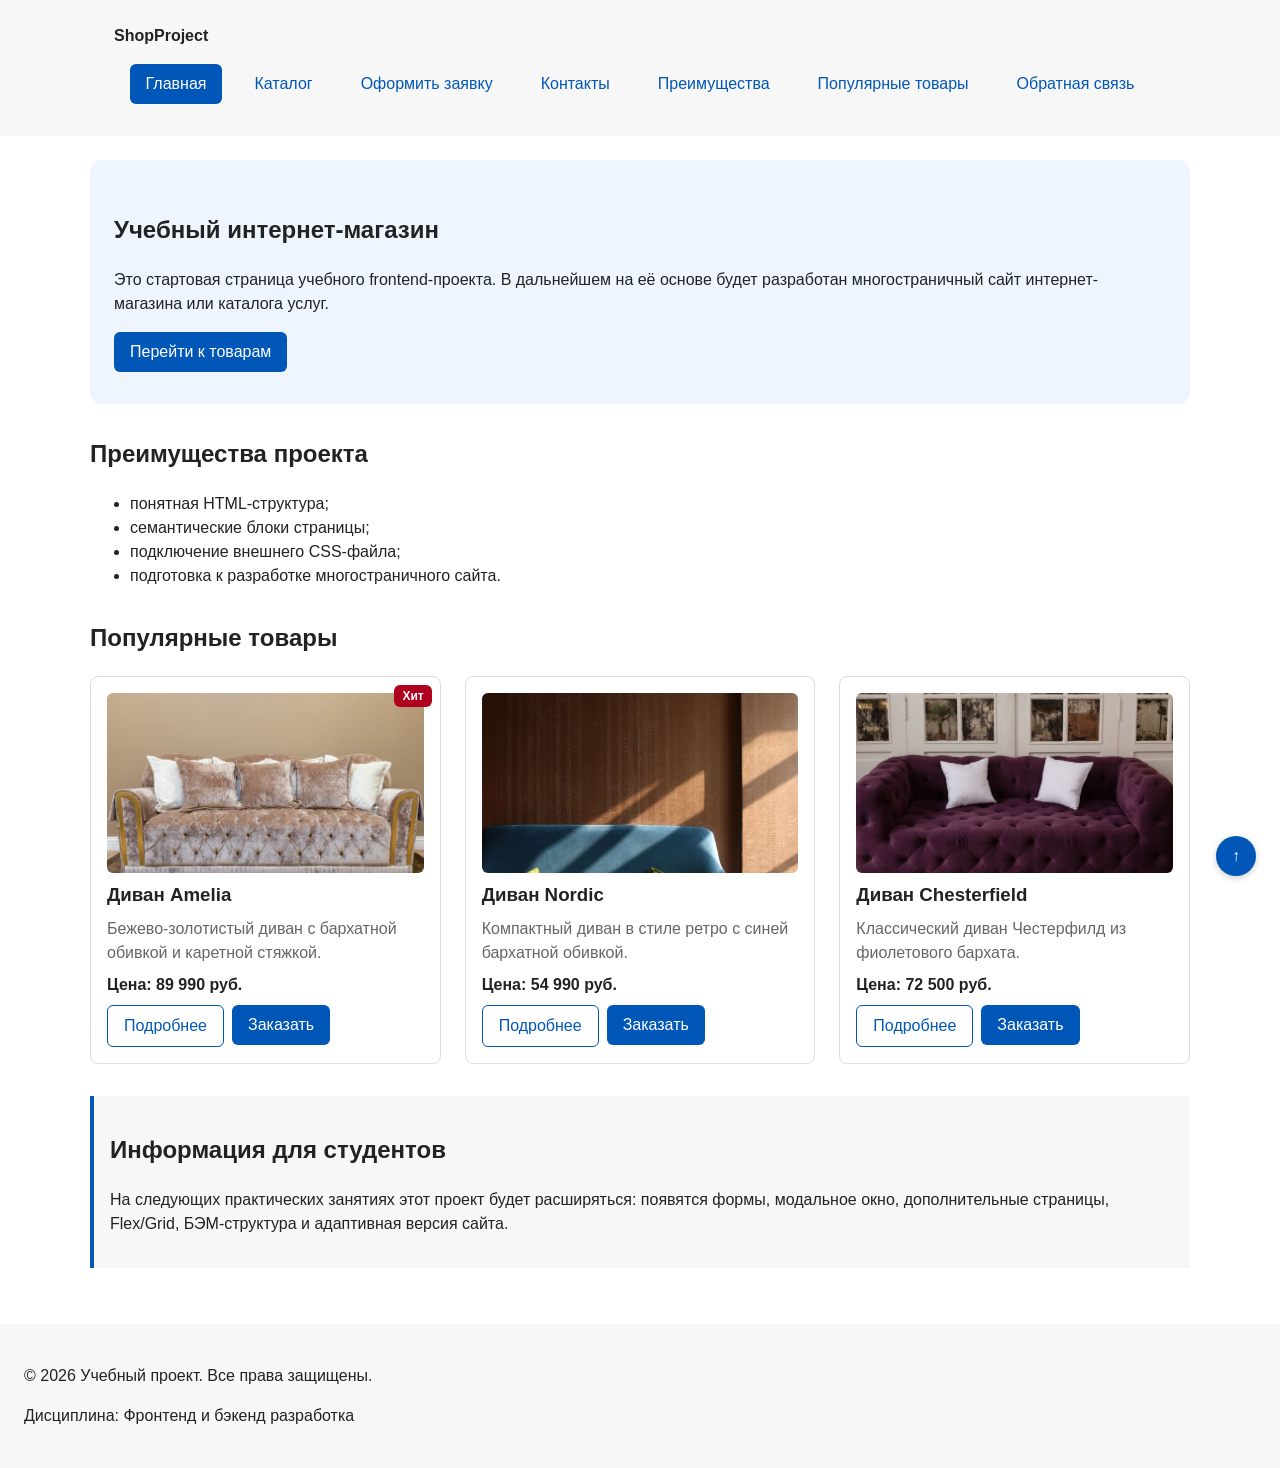
==== commit 67103b26: "added images for card and map" ====
--- a/index.html
+++ b/index.html
@@ -18,7 +18,7 @@
     <script src="js/main.js" defer></script>
   </head>
   <body>
-    <header class="site-header">
+    <header class="site-header" id="top">
       <div class="site-header__inner">
         <a class="site-header__logo" href="index.html">ShopProject</a>
 
@@ -29,6 +29,9 @@
             </li>
             <li class="site-nav__item">
               <a class="site-nav__link" href="catalog.html">Каталог</a>
+            </li>
+            <li class="site-nav__item">
+              <a class="site-nav__link" href="order.html">Оформить заявку</a>
             </li>
             <li class="site-nav__item">
               <a class="site-nav__link" href="contacts.html">Контакты</a>
@@ -74,42 +77,55 @@
 
         <div class="products-grid">
           <article class="product-card">
-            <h3 class="product-card__title">Товар 1</h3>
-            <p class="product-card__description">Краткое описание учебного товара.</p>
-            <p class="product-card__price">Цена: 1000 руб.</p>
-            <button
-              class="button button--primary product-card__button"
-              type="button"
-              data-product="Товар 1"
-            >
-              Заказать
-            </button>
+            <span class="badge badge--hit">Хит</span>
+            <img class="product-card__image" src="images/sofa-1.jpg" alt="Диван Amelia" width="640" height="480" />
+            <h3 class="product-card__title">Диван Amelia</h3>
+            <p class="product-card__description">Бежево-золотистый диван с бархатной обивкой и каретной стяжкой.</p>
+            <p class="product-card__price">Цена: 89 990 руб.</p>
+            <div class="product-card__actions">
+              <a class="button button--secondary product-card__link" href="product.html">Подробнее</a>
+              <button
+                class="button button--primary product-card__button"
+                type="button"
+                data-product="Диван Amelia"
+              >
+                Заказать
+              </button>
+            </div>
           </article>
 
           <article class="product-card">
-            <h3 class="product-card__title">Товар 2</h3>
-            <p class="product-card__description">Краткое описание учебного товара.</p>
-            <p class="product-card__price">Цена: 1500 руб.</p>
-            <button
-              class="button button--primary product-card__button"
-              type="button"
-              data-product="Товар 2"
-            >
-              Заказать
-            </button>
+            <img class="product-card__image" src="images/sofa-2.jpg" alt="Диван Nordic" width="640" height="480" />
+            <h3 class="product-card__title">Диван Nordic</h3>
+            <p class="product-card__description">Компактный диван в стиле ретро с синей бархатной обивкой.</p>
+            <p class="product-card__price">Цена: 54 990 руб.</p>
+            <div class="product-card__actions">
+              <a class="button button--secondary product-card__link" href="product.html">Подробнее</a>
+              <button
+                class="button button--primary product-card__button"
+                type="button"
+                data-product="Диван Nordic"
+              >
+                Заказать
+              </button>
+            </div>
           </article>
 
           <article class="product-card">
-            <h3 class="product-card__title">Товар 3</h3>
-            <p class="product-card__description">Краткое описание учебного товара.</p>
-            <p class="product-card__price">Цена: 2000 руб.</p>
-            <button
-              class="button button--primary product-card__button"
-              type="button"
-              data-product="Товар 3"
-            >
-              Заказать
-            </button>
+            <img class="product-card__image" src="images/sofa-3.jpg" alt="Диван Chesterfield" width="640" height="480" />
+            <h3 class="product-card__title">Диван Chesterfield</h3>
+            <p class="product-card__description">Классический диван Честерфилд из фиолетового бархата.</p>
+            <p class="product-card__price">Цена: 72 500 руб.</p>
+            <div class="product-card__actions">
+              <a class="button button--secondary product-card__link" href="product.html">Подробнее</a>
+              <button
+                class="button button--primary product-card__button"
+                type="button"
+                data-product="Диван Chesterfield"
+              >
+                Заказать
+              </button>
+            </div>
           </article>
         </div>
       </section>
@@ -234,5 +250,7 @@
     <p class="success-message" id="success-message" hidden>
       Форма успешно отправлена!
     </p>
+
+    <a class="back-to-top" href="#top" aria-label="Наверх">&uarr;</a>
   </body>
 </html>
--- a/css/style.css
+++ b/css/style.css
@@ -48,8 +48,16 @@
 /*
 Убираем стандартный внешний отступ браузера у body.
 Без этого вокруг страницы может появиться белая рамка.
+
+body растянут на всю высоту окна (min-height: 100vh) и выстроен как
+flex-колонка: header и footer занимают столько места, сколько нужно
+их содержимому, а main получает flex: 1 0 auto и «дожимает» footer
+до низа окна, даже если контента на странице мало.
 */
 body {
+  display: flex;
+  flex-direction: column;
+  min-height: 100vh;
   margin: 0;
   font-family: Arial, sans-serif;
   line-height: 1.5;
@@ -59,8 +67,11 @@
 
 /*
 Задаём внутренний отступ для основного содержимого страницы.
+flex: 1 0 auto растягивает main на всё свободное место в body,
+поэтому footer всегда остаётся у нижнего края окна браузера.
 */
 main {
+  flex: 1 0 auto;
   padding: var(--space-lg);
 }
 
@@ -93,8 +104,11 @@
 }
 
 :target {
-  outline: 2px dashed var(--color-primary);
-  outline-offset: 4px;
+  border-radius: var(--radius-md);
+  box-shadow:
+    0 0 0 3px var(--color-surface-accent),
+    0 0 0 5px var(--color-primary);
+  transition: box-shadow 0.3s ease;
 }
 
 /* ===============================
@@ -293,6 +307,7 @@
 }
 
 .product-card {
+  position: relative;
   display: flex;
   flex-direction: column;
   gap: var(--space-sm);
@@ -300,10 +315,24 @@
   border: 1px solid var(--color-border);
   border-radius: var(--radius-md);
   background-color: var(--color-bg);
+  transition:
+    box-shadow 0.2s ease,
+    border-color 0.2s ease,
+    transform 0.2s ease;
 }
 
 .product-card:hover {
   border-color: var(--color-primary);
+  box-shadow: 0 10px 24px rgba(0, 0, 0, 0.12);
+  transform: translateY(-2px);
+}
+
+.product-card__image {
+  display: block;
+  width: 100%;
+  height: 180px;
+  object-fit: cover;
+  border-radius: var(--radius-sm);
 }
 
 .product-card__title {
@@ -321,9 +350,67 @@
   font-weight: 700;
 }
 
-.product-card__button {
+.product-card__actions {
+  display: flex;
+  flex-wrap: wrap;
+  gap: var(--space-sm);
   margin-top: auto;
+}
+
+.product-card__button,
+.product-card__link {
   align-self: flex-start;
+}
+
+/*
+  Бейдж товара.
+  Позиционируется абсолютно относительно карточки (position: relative на .product-card).
+*/
+.badge {
+  position: absolute;
+  top: var(--space-sm);
+  right: var(--space-sm);
+  z-index: 1;
+  padding: 2px var(--space-sm);
+  border-radius: var(--radius-sm);
+  font-size: 12px;
+  font-weight: 700;
+  color: var(--color-white);
+  background-color: var(--color-primary);
+}
+
+.badge--hit {
+  background-color: var(--color-danger);
+}
+
+/*
+  Кнопка «Наверх».
+  Зафиксирована относительно окна браузера.
+*/
+.back-to-top {
+  position: fixed;
+  right: var(--space-lg);
+  bottom: var(--space-lg);
+  z-index: 10;
+  display: inline-flex;
+  align-items: center;
+  justify-content: center;
+  width: 40px;
+  height: 40px;
+  border-radius: 50%;
+  color: var(--color-white);
+  background-color: var(--color-primary);
+  text-decoration: none;
+  box-shadow: 0 2px 6px rgba(0, 0, 0, 0.2);
+}
+
+.back-to-top:hover {
+  background-color: var(--color-primary-dark);
+}
+
+.back-to-top:focus-visible {
+  outline: 2px solid var(--color-primary-dark);
+  outline-offset: 3px;
 }
 
 /* ===============================
@@ -341,6 +428,9 @@
 
 .catalog-filters {
   grid-area: filters;
+  align-self: start;
+  position: sticky;
+  top: var(--space-lg);
   padding: var(--space-md);
   border: 1px solid var(--color-border);
   border-radius: var(--radius-md);
@@ -460,3 +550,103 @@
 .order-dialog__title {
   margin-top: 0;
 }
+
+/* ===============================
+   13. Страница товара (product-detail)
+   =============================== */
+
+.product-detail {
+  display: flex;
+  flex-wrap: wrap;
+  gap: var(--space-lg);
+  margin-bottom: var(--space-xl);
+}
+
+.product-detail__image {
+  width: 100%;
+  max-width: 420px;
+  height: auto;
+  border-radius: var(--radius-md);
+  object-fit: cover;
+}
+
+.product-detail__info {
+  display: flex;
+  flex-direction: column;
+  gap: var(--space-sm);
+  flex: 1 1 260px;
+}
+
+.product-detail__title {
+  margin: 0;
+}
+
+.product-detail__description {
+  margin: 0;
+  color: var(--color-muted);
+}
+
+.product-detail__price {
+  margin: 0;
+  font-size: 20px;
+  font-weight: 700;
+}
+
+.product-detail__button {
+  align-self: flex-start;
+}
+
+.product-specs {
+  width: 100%;
+  max-width: var(--container-width);
+  margin-bottom: var(--space-xl);
+  border-collapse: collapse;
+}
+
+.product-specs caption {
+  margin-bottom: var(--space-sm);
+  font-weight: 700;
+  text-align: left;
+}
+
+.product-specs th,
+.product-specs td {
+  padding: var(--space-sm) var(--space-md);
+  border: 1px solid var(--color-border);
+  text-align: left;
+}
+
+.product-specs thead th {
+  background-color: var(--color-surface);
+}
+
+/* ===============================
+   14. Контакты и карта (contacts-info, map)
+   =============================== */
+
+/*
+  Текст и карта выстраиваются в одну строку через inline-block —
+  без float, grid и flex. Оба блока — inline-block с одинаковым
+  vertical-align, поэтому идут по горизонтали друг за другом
+  в том порядке, в котором написаны в HTML.
+*/
+.contacts-info {
+  display: inline-block;
+  vertical-align: top;
+  max-width: calc(100% - 500px - var(--space-lg));
+}
+
+.contacts-info__feedback {
+  margin-top: var(--space-lg);
+}
+
+.map__frame {
+  display: inline-block;
+  vertical-align: top;
+  width: 500px;
+  max-width: 100%;
+  height: 400px;
+  margin-left: var(--space-lg);
+  border: 1px solid var(--color-border);
+  border-radius: var(--radius-md);
+}
